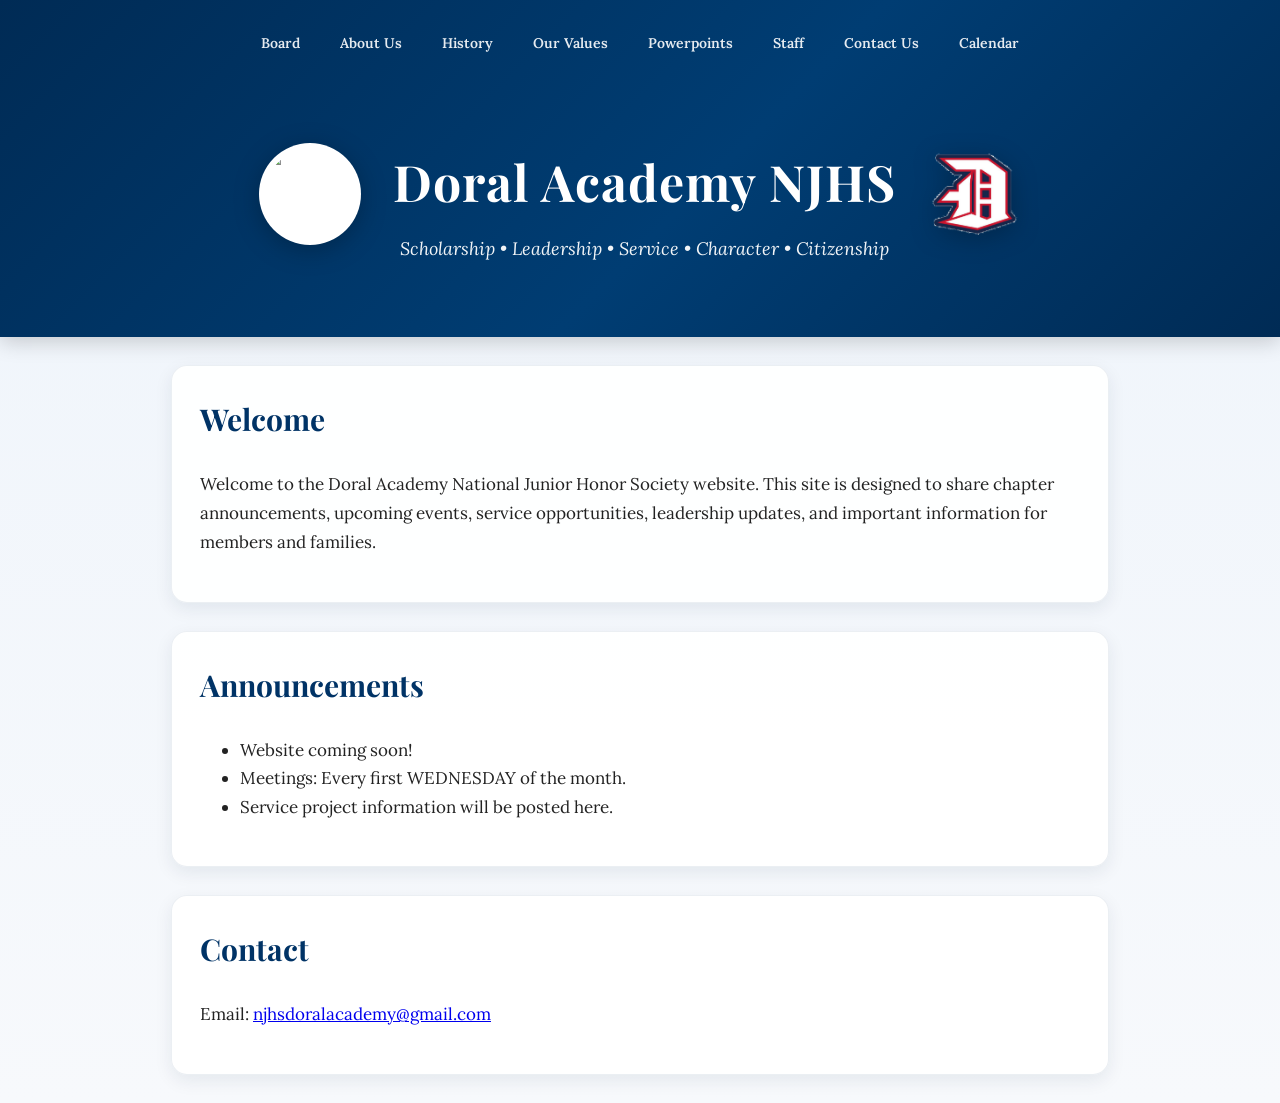
==== index.html @ 23afb50d "Update announcements in index.html" ====
<!DOCTYPE html>
<html>
<head>
  <title>Doral Academy NJHS</title>
  <link rel="stylesheet" href="style.css">
</head>

<body>

  <header>
    <nav class="top-nav">
      <a href="board.html"> Board</a>
      <a href="about.html">About Us</a>
      <a href="history.html">History</a>
      <a href="values.html">Our Values</a>
      <a href="powerpoints.html">Powerpoints</a>
      <a href="staff.html">Staff</a>
      <a href="contact.html">Contact Us</a>
      <a href="calendar.html">Calendar</a>
    </nav>

    <div class="hero-title-row">
      <img src="njhs-logo-clean.png" alt="NJHS Logo" class="home-logo njhs-logo">

      <div class="title-text">
        <h1>Doral Academy NJHS</h1>
        <p>Scholarship • Leadership • Service • Character • Citizenship</p>
      </div>

      <img src="doral-logo-clean.png" alt="Doral Academy Logo" class="home-logo doral-logo">
    </div>
  </header>

  <section>
    <h2>Welcome</h2>
    <p>
      Welcome to the Doral Academy National Junior Honor Society website.
      This site is designed to share chapter announcements, upcoming events,
      service opportunities, leadership updates, and important information for
      members and families.
    </p>
  </section>

  <section>
    <h2>Announcements</h2>
    <ul>
      <li>Website coming soon!</li>
      <li>Meetings: Every first WEDNESDAY of the month.</li>
      <li>Service project information will be posted here.</li>
    </ul>
  </section>

  <section>
    <h2>Contact</h2>
    <p>Email: <a href="mailto:njhsdoralacademy@gmail.com">njhsdoralacademy@gmail.com</a></p>
  </section>

</body>
</html>
---- style.css ----
@import url('https://fonts.googleapis.com/css2?family=Lora:wght@400;500;600&family=Playfair+Display:wght@600;700&display=swap');

html {
  scroll-behavior: smooth;
}

body {
  font-family: 'Lora', Georgia, serif;
  background: linear-gradient(180deg, #eef4fb 0%, #f7f9fc 100%);
  color: #222;
  margin: 0;
  padding: 0;
  line-height: 1.7;
}

header {
  background: linear-gradient(135deg, #002b55 0%, #003d73 55%, #002b55 100%);
  color: white;
  padding: 105px 25px 55px 25px;
  text-align: center;
  position: relative;
  box-shadow: 0 5px 20px rgba(0, 0, 0, 0.18);
}

.top-nav {
  position: absolute;
  top: 22px;
  left: 50%;
  transform: translateX(-50%);
  display: flex;
  gap: 10px;
  flex-wrap: wrap;
  justify-content: center;
  max-width: 950px;
  width: 90%;
}

.top-nav a {
  color: rgba(255, 255, 255, 0.9);
  text-decoration: none;
  font-size: 14px;
  font-weight: 600;
  padding: 9px 14px;
  border-radius: 999px;
  background: transparent;
  border: 1px solid transparent;
  transition: all 0.25s ease;
}

.top-nav a:hover {
  color: white;
  background: rgba(255, 255, 255, 0.16);
  border: 1px solid rgba(255, 255, 255, 0.35);
  backdrop-filter: blur(8px);
  transform: translateY(-2px);
  box-shadow: 0 6px 16px rgba(0, 0, 0, 0.18);
}

.hero-title-row {
  display: flex;
  align-items: center;
  justify-content: center;
  gap: 32px;
  max-width: 980px;
  margin: 0 auto;
}

.title-text {
  text-align: center;
}

header h1 {
  font-family: 'Playfair Display', Georgia, serif;
  font-size: 50px;
  margin-bottom: 10px;
  letter-spacing: 1px;
}

header p {
  font-size: 18px;
  font-style: italic;
  margin-top: 0;
  opacity: 0.95;
}

.home-logo {
  object-fit: contain;
  flex-shrink: 0;
}

.njhs-logo {
  width: 90px;
  height: 90px;
  background-color: white;
  padding: 6px;
  border-radius: 50%;
  filter: drop-shadow(0 5px 12px rgba(0, 0, 0, 0.25));
}

.doral-logo {
  width: auto;
  height: 90px;
  max-width: 130px;
  filter: drop-shadow(0 5px 12px rgba(0, 0, 0, 0.25));
}

section {
  background: rgba(255, 255, 255, 0.92);
  margin: 28px auto;
  padding: 28px;
  max-width: 880px;
  border-radius: 16px;
  border: 1px solid rgba(0, 51, 102, 0.08);
  box-shadow: 0 6px 18px rgba(0, 35, 70, 0.08);
}

h2 {
  font-family: 'Playfair Display', Georgia, serif;
  color: #003366;
  font-size: 30px;
  margin-top: 0;
}

p,
li {
  font-size: 17px;
}

.member-grid {
  display: grid;
  grid-template-columns: repeat(auto-fit, minmax(190px, 220px));
  gap: 28px;
  justify-content: center;
  align-items: stretch;
  margin-top: 25px;
}

.board-light-blue {
  background: #eaf4ff;
  padding: 28px;
  border-radius: 20px;
}

.member-card {
  min-height: 380px;
  height: 100%;
  box-sizing: border-box;
  text-align: center;
  background: #f7fbff;
  padding: 14px;
  border-radius: 18px;
  border: 1px solid rgba(0, 51, 102, 0.12);
  box-shadow: 0 6px 18px rgba(0, 35, 70, 0.1);
  transition: all 0.25s ease;
  display: flex;
  flex-direction: column;
  justify-content: flex-start;
}

.member-card:hover {
  transform: translateY(-4px);
  box-shadow: 0 12px 26px rgba(0, 35, 70, 0.18);
}

.member-card img {
  width: 100%;
  height: 200px;
  object-fit: cover;
  object-position: center;
  border-radius: 14px;
  display: block;
  margin-bottom: 12px;
  flex-shrink: 0;
}

.member-card h3 {
  font-family: 'Playfair Display', Georgia, serif;
  color: #003366;
  font-size: 21px;
  min-height: 52px;
  margin: 10px 0 6px 0;
  line-height: 1.15;
  display: flex;
  align-items: center;
  justify-content: center;
  text-align: center;
}

.member-card p {
  margin: 3px 0;
  font-size: 15px;
  color: #345;
  font-style: italic;
}

.contact-row {
  display: flex;
  justify-content: center;
  align-items: center;
  gap: 8px;
  margin-top: 10px;
}

.phone-button {
  display: inline-block;
  padding: 7px 12px;
  border-radius: 6px;
  background-color: #003366;
  color: white;
  font-family: Georgia, serif;
  font-size: 13px;
  font-weight: 700;
  font-style: normal;
  text-decoration: none;
}

.whatsapp-button {
  width: 32px;
  height: 32px;
  border-radius: 50%;
  background-color: #25D366;
  color: white;
  display: flex;
  align-items: center;
  justify-content: center;
  text-decoration: none;
}

.whatsapp-icon {
  width: 19px;
  height: 22px;
  fill: currentColor;
}

.phone-button:hover {
  background-color: #001f3f;
}

.whatsapp-button:hover {
  background-color: #1ebe5d;
}

.auth-box {
  background: white;
  margin: 30px auto;
  padding: 32px;
  max-width: 460px;
  border-radius: 16px;
  text-align: center;
  box-shadow: 0 7px 20px rgba(0, 35, 70, 0.12);
}

.auth-box input {
  width: 90%;
  padding: 12px;
  margin: 10px 0;
  border: 1px solid #c8d3df;
  border-radius: 9px;
  font-size: 15px;
  font-family: 'Lora', Georgia, serif;
}

.auth-box button {
  background: linear-gradient(135deg, #003366 0%, #00509e 100%);
  color: white;
  border: none;
  padding: 12px 22px;
  margin: 10px 5px 0 5px;
  border-radius: 999px;
  font-size: 15px;
  font-weight: bold;
  cursor: pointer;
  transition: all 0.25s ease;
}

.auth-box button:hover {
  transform: translateY(-2px);
  box-shadow: 0 6px 15px rgba(0, 51, 102, 0.25);
}

.auth-message {
  margin-top: 15px;
  font-weight: bold;
  color: #003366;
}

@media (max-width: 950px) {
  header {
    padding-top: 155px;
  }

  .top-nav {
    top: 62px;
    left: 50%;
    transform: translateX(-50%);
    justify-content: center;
    width: 90%;
  }
}

@media (max-width: 700px) {
  .hero-title-row {
    gap: 14px;
  }

  .njhs-logo {
    width: 62px;
    height: 62px;
  }

  .doral-logo {
    height: 62px;
    max-width: 95px;
  }

  header h1 {
    font-size: 34px;
  }

  header p {
    font-size: 15px;
  }

  .top-nav a {
    font-size: 12px;
    padding: 7px 10px;
  }

  .member-grid {
    grid-template-columns: repeat(auto-fit, minmax(180px, 210px));
  }

  .member-card {
    min-height: 370px;
  }

  .member-card img {
    height: 190px;
  }
}
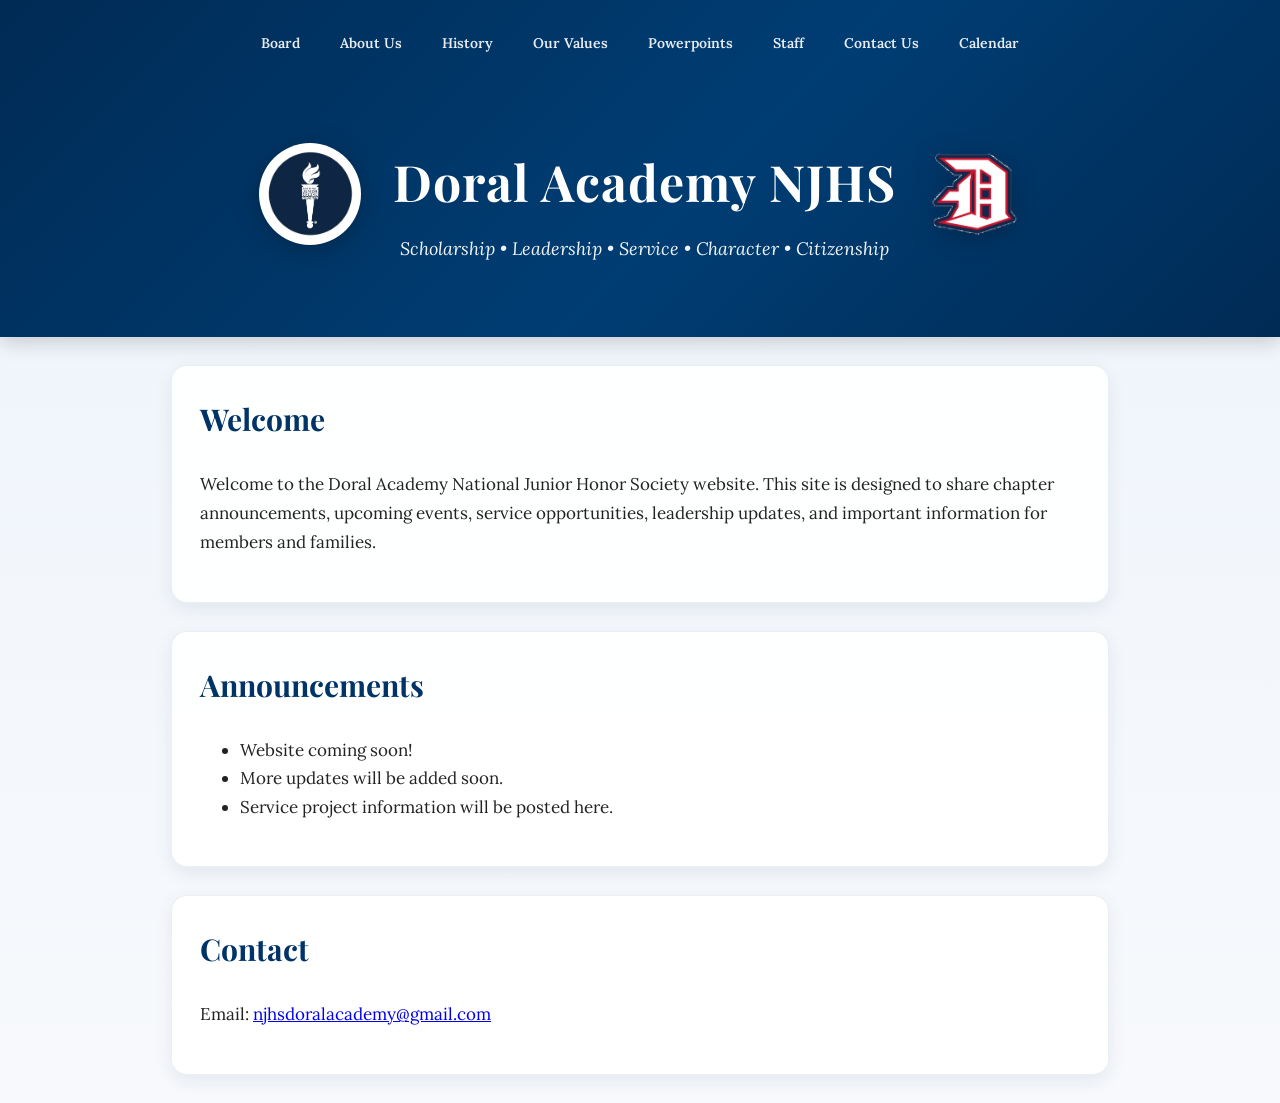
==== commit 7fbaef63: "Fix HTML formatting and update announcements" ====
--- a/index.html
+++ b/index.html
@@ -3,13 +3,14 @@
 <head>
   <title>Doral Academy NJHS</title>
   <link rel="stylesheet" href="style.css">
+  <link rel="icon" type="image/png" href="njhs-logo-clean.png">
 </head>
 
 <body>
 
   <header>
     <nav class="top-nav">
-      <a href="board.html"> Board</a>
+      <a href="board.html">Board</a>
       <a href="about.html">About Us</a>
       <a href="history.html">History</a>
       <a href="values.html">Our Values</a>
@@ -45,7 +46,7 @@
     <h2>Announcements</h2>
     <ul>
       <li>Website coming soon!</li>
-      <li>Meetings: Every first WEDNESDAY of the month.</li>
+      <li>More updates will be added soon.</li>
       <li>Service project information will be posted here.</li>
     </ul>
   </section>
--- a/style.css
+++ b/style.css
@@ -126,23 +126,24 @@
   font-size: 17px;
 }
 
+.board-section {
+  max-width: 1150px;
+}
+
 .member-grid {
   display: grid;
-  grid-template-columns: repeat(auto-fit, minmax(190px, 220px));
+  grid-template-columns: repeat(auto-fit, minmax(210px, 1fr));
   gap: 28px;
   justify-content: center;
   align-items: stretch;
   margin-top: 25px;
-}
-
-.board-light-blue {
   background: #eaf4ff;
   padding: 28px;
   border-radius: 20px;
 }
 
 .member-card {
-  min-height: 380px;
+  min-height: 430px;
   height: 100%;
   box-sizing: border-box;
   text-align: center;
@@ -154,7 +155,9 @@
   transition: all 0.25s ease;
   display: flex;
   flex-direction: column;
+  align-items: center;
   justify-content: flex-start;
+  overflow: visible;
 }
 
 .member-card:hover {
@@ -164,7 +167,7 @@
 
 .member-card img {
   width: 100%;
-  height: 200px;
+  height: 210px;
   object-fit: cover;
   object-position: center;
   border-radius: 14px;
@@ -177,13 +180,14 @@
   font-family: 'Playfair Display', Georgia, serif;
   color: #003366;
   font-size: 21px;
-  min-height: 52px;
-  margin: 10px 0 6px 0;
+  min-height: 50px;
+  margin: 8px 0 6px 0;
   line-height: 1.15;
   display: flex;
   align-items: center;
   justify-content: center;
   text-align: center;
+  flex-shrink: 0;
 }
 
 .member-card p {
@@ -191,27 +195,19 @@
   font-size: 15px;
   color: #345;
   font-style: italic;
+  flex-shrink: 0;
 }
 
 .contact-row {
+  margin-top: auto;
+  padding-top: 14px;
   display: flex;
   justify-content: center;
   align-items: center;
   gap: 8px;
-  margin-top: 10px;
-}
-
-.phone-button {
-  display: inline-block;
-  padding: 7px 12px;
-  border-radius: 6px;
-  background-color: #003366;
-  color: white;
-  font-family: Georgia, serif;
-  font-size: 13px;
-  font-weight: 700;
-  font-style: normal;
-  text-decoration: none;
+  width: 100%;
+  position: relative;
+  overflow: visible;
 }
 
 .whatsapp-button {
@@ -224,6 +220,7 @@
   align-items: center;
   justify-content: center;
   text-decoration: none;
+  flex-shrink: 0;
 }
 
 .whatsapp-icon {
@@ -232,56 +229,214 @@
   fill: currentColor;
 }
 
-.phone-button:hover {
-  background-color: #001f3f;
-}
-
 .whatsapp-button:hover {
   background-color: #1ebe5d;
 }
 
-.auth-box {
+.phone-button {
+  position: relative !important;
+  display: inline-flex !important;
+  align-items: center !important;
+  justify-content: center !important;
+  min-width: 118px !important;
+  height: 32px !important;
+  padding: 0 12px !important;
+  border-radius: 6px !important;
+  background-color: #003366 !important;
+  color: white !important;
+  font-family: Georgia, serif !important;
+  font-size: 13px !important;
+  font-weight: 700 !important;
+  font-style: normal !important;
+  text-decoration: none !important;
+  text-align: center !important;
+  box-sizing: border-box !important;
+  overflow: visible !important;
+}
+
+.phone-button::before {
+  content: attr(data-phone);
+  position: absolute;
+  bottom: 42px;
+  left: 50%;
+  transform: translateX(-50%) translateY(6px);
+  background-color: #003366;
+  color: white;
+  padding: 6px 10px;
+  border-radius: 6px;
+  font-size: 12px;
+  white-space: nowrap;
+  opacity: 0;
+  pointer-events: none;
+  transition: all 0.2s ease;
+  box-shadow: 0 5px 14px rgba(0, 0, 0, 0.2);
+  z-index: 10;
+}
+
+.phone-button::after {
+  content: "";
+  position: absolute;
+  bottom: 35px;
+  left: 50%;
+  transform: translateX(-50%) translateY(6px);
+  border-width: 7px 7px 0 7px;
+  border-style: solid;
+  border-color: #003366 transparent transparent transparent;
+  opacity: 0;
+  pointer-events: none;
+  transition: all 0.2s ease;
+  z-index: 10;
+}
+
+.phone-button:hover {
+  background-color: #001f3f !important;
+}
+
+.phone-button:hover::before,
+.phone-button:hover::after {
+  opacity: 1;
+  transform: translateX(-50%) translateY(0);
+}
+
+.values-section {
+  max-width: 1000px;
+}
+
+.values-image {
+  display: block;
+  width: 100%;
+  max-width: 360px;
+  height: auto;
+  margin: 20px auto 30px auto;
+  border-radius: 14px;
+  object-fit: contain;
+}
+
+.values-grid {
+  display: grid;
+  grid-template-columns: repeat(auto-fit, minmax(210px, 1fr));
+  gap: 20px;
+  margin-top: 25px;
+}
+
+.value-card {
+  background: #f7fbff;
+  padding: 20px;
+  border-radius: 16px;
+  border: 1px solid rgba(0, 51, 102, 0.12);
+  box-shadow: 0 6px 18px rgba(0, 35, 70, 0.08);
+}
+
+.value-card h3 {
+  font-family: 'Playfair Display', Georgia, serif;
+  color: #003366;
+  font-size: 24px;
+  margin-top: 0;
+  margin-bottom: 8px;
+}
+
+.value-card p {
+  font-size: 16px;
+  margin-bottom: 0;
+}
+
+.staff-section {
+  max-width: 1100px;
   background: white;
-  margin: 30px auto;
-  padding: 32px;
-  max-width: 460px;
-  border-radius: 16px;
   text-align: center;
-  box-shadow: 0 7px 20px rgba(0, 35, 70, 0.12);
-}
-
-.auth-box input {
-  width: 90%;
-  padding: 12px;
-  margin: 10px 0;
-  border: 1px solid #c8d3df;
-  border-radius: 9px;
+  padding: 38px 28px 55px 28px;
+}
+
+.staff-title-row {
+  display: flex;
+  align-items: center;
+  justify-content: center;
+  gap: 28px;
+  margin-bottom: 55px;
+}
+
+.staff-title-row h2 {
+  font-family: Arial, sans-serif;
+  font-size: 30px;
+  letter-spacing: 4px;
+  color: #455c69;
+  margin: 0;
+  white-space: nowrap;
+}
+
+.staff-line {
+  height: 2px;
+  background-color: #455c69;
+  flex: 1;
+  max-width: 170px;
+}
+
+.staff-profile {
+  display: flex;
+  flex-direction: column;
+  align-items: center;
+}
+
+.staff-photo {
+  width: 260px;
+  height: 260px;
+  object-fit: cover;
+  object-position: center;
+  border-radius: 50%;
+  margin-bottom: 35px;
+}
+
+.staff-profile h3 {
+  font-family: Arial, sans-serif;
+  font-size: 28px;
+  font-weight: 400;
+  color: #222;
+  margin: 0 0 12px 0;
+}
+
+.staff-profile p {
+  font-family: Arial, sans-serif;
+  font-size: 22px;
+  line-height: 1.45;
+  color: #455c69;
+  margin: 0;
+}
+
+.powerpoint-card {
+  background: #f7fbff;
+  padding: 24px;
+  border-radius: 18px;
+  border: 1px solid rgba(0, 51, 102, 0.12);
+  box-shadow: 0 6px 18px rgba(0, 35, 70, 0.1);
+  text-align: center;
+  margin-top: 20px;
+}
+
+.powerpoint-card h3 {
+  font-family: 'Playfair Display', Georgia, serif;
+  color: #003366;
+  font-size: 26px;
+  margin-top: 0;
+}
+
+.powerpoint-card p {
+  font-size: 16px;
+  margin-bottom: 20px;
+}
+
+.powerpoint-button {
+  display: inline-block;
+  background-color: #003366;
+  color: white;
+  padding: 10px 18px;
+  border-radius: 999px;
+  text-decoration: none;
+  font-weight: bold;
   font-size: 15px;
-  font-family: 'Lora', Georgia, serif;
-}
-
-.auth-box button {
-  background: linear-gradient(135deg, #003366 0%, #00509e 100%);
-  color: white;
-  border: none;
-  padding: 12px 22px;
-  margin: 10px 5px 0 5px;
-  border-radius: 999px;
-  font-size: 15px;
-  font-weight: bold;
-  cursor: pointer;
-  transition: all 0.25s ease;
-}
-
-.auth-box button:hover {
-  transform: translateY(-2px);
-  box-shadow: 0 6px 15px rgba(0, 51, 102, 0.25);
-}
-
-.auth-message {
-  margin-top: 15px;
-  font-weight: bold;
-  color: #003366;
+}
+
+.powerpoint-button:hover {
+  background-color: #001f3f;
 }
 
 @media (max-width: 950px) {
@@ -331,10 +486,37 @@
   }
 
   .member-card {
-    min-height: 370px;
+    min-height: 410px;
   }
 
   .member-card img {
     height: 190px;
   }
-}
+
+  .staff-title-row {
+    gap: 12px;
+  }
+
+  .staff-title-row h2 {
+    font-size: 18px;
+    letter-spacing: 2px;
+    white-space: normal;
+  }
+
+  .staff-line {
+    max-width: 70px;
+  }
+
+  .staff-photo {
+    width: 210px;
+    height: 210px;
+  }
+
+  .staff-profile h3 {
+    font-size: 24px;
+  }
+
+  .staff-profile p {
+    font-size: 18px;
+  }
+}
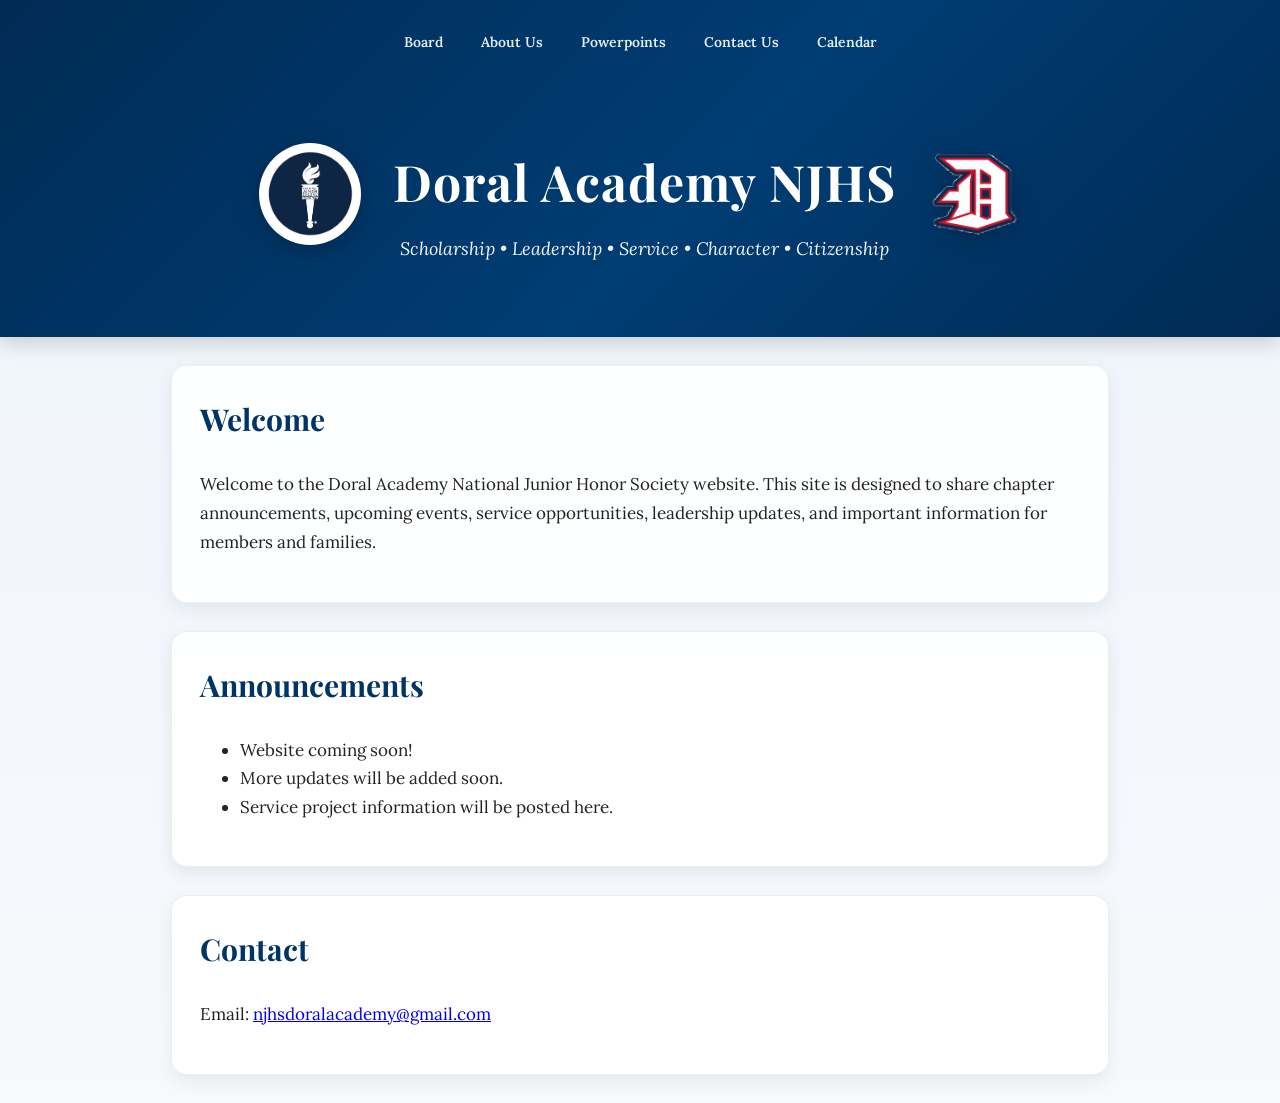
==== commit 78271c88: "Improve HTML formatting and structure Formatted HTML for better readability and structure." ====
--- a/index.html
+++ b/index.html
@@ -1,6 +1,9 @@
+
 <!DOCTYPE html>
-<html>
+<html lang="en">
 <head>
+  <meta charset="UTF-8">
+  <meta name="viewport" content="width=device-width, initial-scale=1.0">
   <title>Doral Academy NJHS</title>
   <link rel="stylesheet" href="style.css">
   <link rel="icon" type="image/png" href="njhs-logo-clean.png">
@@ -12,33 +15,37 @@
     <nav class="top-nav">
       <a href="board.html">Board</a>
       <a href="about.html">About Us</a>
-      <a href="history.html">History</a>
-      <a href="values.html">Our Values</a>
       <a href="powerpoints.html">Powerpoints</a>
-      <a href="staff.html">Staff</a>
       <a href="contact.html">Contact Us</a>
       <a href="calendar.html">Calendar</a>
     </nav>
 
     <div class="hero-title-row">
-      <img src="njhs-logo-clean.png" alt="NJHS Logo" class="home-logo njhs-logo">
+      <img src="njhs-logo-clean.png"
+           alt="NJHS Logo"
+           class="home-logo njhs-logo">
 
       <div class="title-text">
         <h1>Doral Academy NJHS</h1>
-        <p>Scholarship • Leadership • Service • Character • Citizenship</p>
+        <p>
+          Scholarship • Leadership • Service •
+          Character • Citizenship
+        </p>
       </div>
 
-      <img src="doral-logo-clean.png" alt="Doral Academy Logo" class="home-logo doral-logo">
+      <img src="doral-logo-clean.png"
+           alt="Doral Academy Logo"
+           class="home-logo doral-logo">
     </div>
   </header>
 
   <section>
     <h2>Welcome</h2>
     <p>
-      Welcome to the Doral Academy National Junior Honor Society website.
-      This site is designed to share chapter announcements, upcoming events,
-      service opportunities, leadership updates, and important information for
-      members and families.
+      Welcome to the Doral Academy National Junior Honor Society
+      website. This site is designed to share chapter announcements,
+      upcoming events, service opportunities, leadership updates,
+      and important information for members and families.
     </p>
   </section>
 
@@ -53,7 +60,12 @@
 
   <section>
     <h2>Contact</h2>
-    <p>Email: <a href="mailto:njhsdoralacademy@gmail.com">njhsdoralacademy@gmail.com</a></p>
+    <p>
+      Email:
+      <a href="mailto:njhsdoralacademy@gmail.com">
+        njhsdoralacademy@gmail.com
+      </a>
+    </p>
   </section>
 
 </body>
--- a/style.css
+++ b/style.css
@@ -520,3 +520,38 @@
     font-size: 18px;
   }
 }
+
+.powerpoint-cover {
+  display: block;
+  width: 100%;
+  max-width: 620px;
+  height: auto;
+  margin: 0 auto 22px auto;
+  border-radius: 16px;
+  box-shadow: 0 6px 18px rgba(0, 35, 70, 0.14);
+}
+
+/* Navigation buttons - clean rectangular hover */
+
+.top-nav a {
+  background: transparent !important;
+  border: none !important;
+  border-radius: 5px !important;
+  box-shadow: none !important;
+  backdrop-filter: none !important;
+  transition: background-color 0.25s ease, color 0.25s ease !important;
+}
+
+.top-nav a:hover {
+  background-color: #001a36 !important;
+  color: white !important;
+  border: none !important;
+  border-radius: 5px !important;
+  box-shadow: none !important;
+  transform: none !important;
+}
+
+.top-nav a:focus-visible {
+  outline: 2px solid white;
+  outline-offset: 3px;
+}
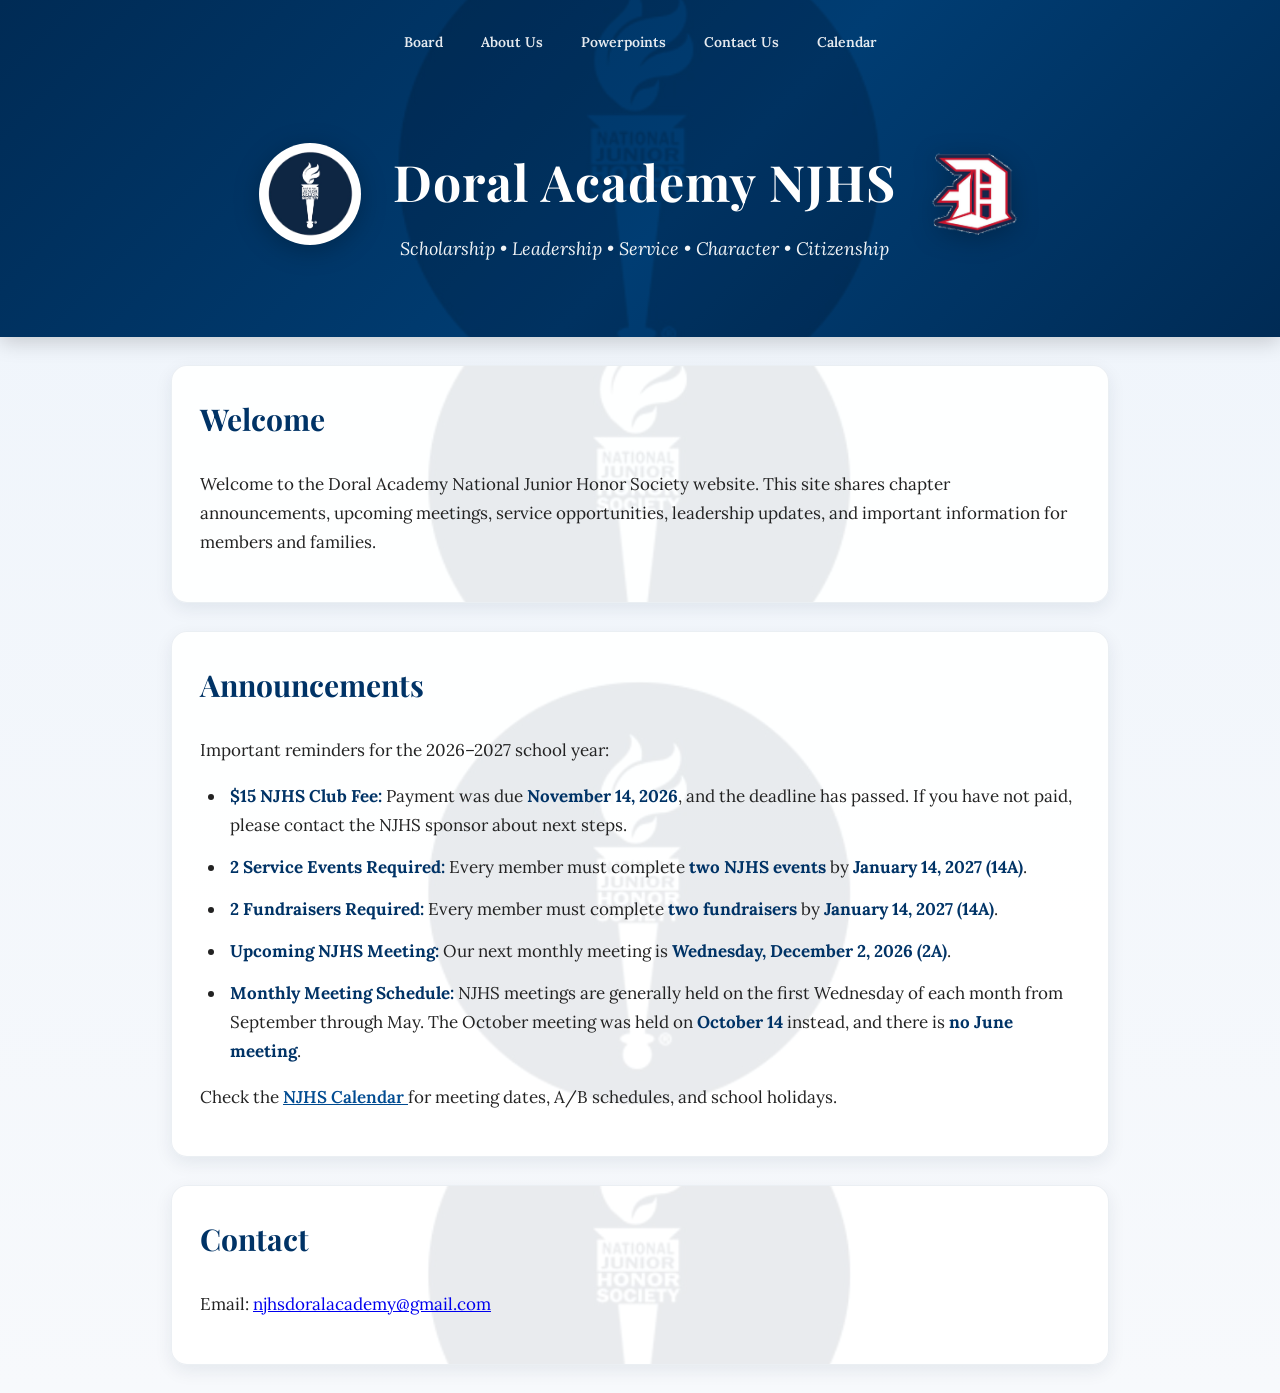
==== commit 3ef88354: "Refactor index.html for structure and content updates Refactor HTML structure and improve accessibil" ====
--- a/index.html
+++ b/index.html
@@ -4,69 +4,381 @@
 <head>
   <meta charset="UTF-8">
   <meta name="viewport" content="width=device-width, initial-scale=1.0">
+
   <title>Doral Academy NJHS</title>
+
   <link rel="stylesheet" href="style.css">
   <link rel="icon" type="image/png" href="njhs-logo-clean.png">
+
+  <style>
+
+    /* HOMEPAGE ONLY */
+
+    .home-page .title-text h1 span {
+      display: inline;
+    }
+
+    /* LARGE NJHS WATERMARK IN HEADER */
+
+    .home-page .home-header {
+      position: relative;
+      isolation: isolate;
+      overflow: hidden;
+    }
+
+    .home-page .home-header::before {
+      content: "";
+      position: absolute;
+      inset: 0;
+
+      background-image: url("njhs-circle-logo.png");
+      background-position: center;
+      background-repeat: no-repeat;
+      background-size: 570px auto;
+
+      opacity: 0.22;
+      mix-blend-mode: multiply;
+      pointer-events: none;
+      z-index: 0;
+    }
+
+    .home-page .home-header > * {
+      position: relative;
+      z-index: 1;
+    }
+
+    .home-page .home-header .top-nav {
+      position: absolute;
+    }
+
+    /* WATERMARK BEHIND HOMEPAGE SECTIONS */
+
+    .home-page .watermark-section {
+      position: relative;
+      isolation: isolate;
+      overflow: hidden;
+    }
+
+    .home-page .watermark-section::before {
+      content: "";
+      position: absolute;
+      inset: 0;
+
+      background-image: url("njhs-circle-logo.png");
+      background-position: center;
+      background-repeat: no-repeat;
+      background-size: 500px auto;
+
+      opacity: 0.09;
+      pointer-events: none;
+      z-index: 0;
+    }
+
+    .home-page .watermark-section > * {
+      position: relative;
+      z-index: 1;
+    }
+
+    /* ANNOUNCEMENT BULLETS */
+
+    .home-page .announcement-list {
+      padding-left: 26px;
+      margin: 18px 0 16px;
+    }
+
+    .home-page .announcement-list li {
+      margin-bottom: 13px;
+      padding-left: 4px;
+      line-height: 1.7;
+    }
+
+    .home-page .announcement-list strong {
+      color: #003366;
+    }
+
+    .home-page .announcement-list a,
+    .home-page .calendar-link {
+      color: #004b91;
+      font-weight: 600;
+    }
+
+    /* MOBILE LAYOUT */
+
+    @media (max-width: 700px) {
+
+      .home-page .home-header {
+        padding: 22px 16px 36px;
+        min-height: 0;
+        box-sizing: border-box;
+      }
+
+      .home-page .home-header::before {
+        background-size: 330px auto;
+      }
+
+      .home-page .watermark-section::before {
+        background-size: 310px auto;
+      }
+
+      /* NAVIGATION: 3 LINKS THEN 2 LINKS */
+
+      .home-page .home-header .top-nav {
+        position: relative;
+        top: auto;
+        right: auto;
+        left: auto;
+        transform: none;
+
+        display: grid;
+        grid-template-columns: repeat(6, minmax(0, 1fr));
+        gap: 7px;
+
+        width: 100%;
+        max-width: 450px;
+        margin: 0 auto;
+      }
+
+      .home-page .home-header .top-nav a {
+        grid-column: span 2;
+        padding: 9px 3px;
+        font-size: clamp(11px, 3vw, 13px);
+        line-height: 1.3;
+        white-space: nowrap;
+        text-align: center;
+      }
+
+      .home-page .home-header .top-nav a:nth-child(4),
+      .home-page .home-header .top-nav a:nth-child(5) {
+        grid-column: span 3;
+      }
+
+      /* LOGOS ABOVE TITLE ON MOBILE */
+
+      .home-page .home-header .hero-title-row {
+        display: grid;
+        grid-template-columns: 1fr 1fr;
+        grid-template-areas:
+          "njhs doral"
+          "title title";
+
+        align-items: center;
+        justify-items: center;
+        column-gap: 10px;
+        row-gap: 14px;
+
+        width: 100%;
+        margin: 28px auto 0;
+      }
+
+      .home-page .home-header .njhs-logo {
+        grid-area: njhs;
+        width: 68px;
+        height: 68px;
+        padding: 5px;
+      }
+
+      .home-page .home-header .doral-logo {
+        grid-area: doral;
+        width: auto;
+        height: 68px;
+        max-width: 100px;
+      }
+
+      .home-page .home-header .title-text {
+        grid-area: title;
+        width: 100%;
+        text-align: center;
+      }
+
+      .home-page .home-header h1 {
+        font-size: clamp(29px, 8vw, 39px);
+        line-height: 1.2;
+        margin: 0 0 10px;
+        letter-spacing: 0;
+      }
+
+      .home-page .title-text h1 span {
+        display: block;
+      }
+
+      .home-page .home-header .title-text p {
+        font-size: 13px;
+        line-height: 1.65;
+        max-width: 320px;
+        margin: 0 auto;
+      }
+
+      /* MOBILE CONTENT BOXES */
+
+      .home-page section {
+        box-sizing: border-box;
+        margin: 16px 12px;
+        padding: 22px 18px;
+      }
+
+      .home-page section h2 {
+        font-size: 27px;
+      }
+
+      .home-page .announcement-list {
+        padding-left: 22px;
+      }
+
+      .home-page .announcement-list li {
+        font-size: 15px;
+        margin-bottom: 12px;
+      }
+
+    }
+
+  </style>
 </head>
 
-<body>
-
-  <header>
-    <nav class="top-nav">
+<body class="home-page">
+
+  <!-- HEADER -->
+
+  <header class="home-header">
+
+    <nav class="top-nav" aria-label="Main navigation">
+
       <a href="board.html">Board</a>
       <a href="about.html">About Us</a>
       <a href="powerpoints.html">Powerpoints</a>
       <a href="contact.html">Contact Us</a>
       <a href="calendar.html">Calendar</a>
+
     </nav>
 
     <div class="hero-title-row">
-      <img src="njhs-logo-clean.png"
-           alt="NJHS Logo"
-           class="home-logo njhs-logo">
+
+      <img
+        src="njhs-logo-clean.png"
+        alt="NJHS Logo"
+        class="home-logo njhs-logo"
+      >
 
       <div class="title-text">
-        <h1>Doral Academy NJHS</h1>
+
+        <h1>
+          Doral Academy <span>NJHS</span>
+        </h1>
+
         <p>
-          Scholarship • Leadership • Service •
-          Character • Citizenship
+          Scholarship • Leadership • Service • Character • Citizenship
         </p>
+
       </div>
 
-      <img src="doral-logo-clean.png"
-           alt="Doral Academy Logo"
-           class="home-logo doral-logo">
+      <img
+        src="doral-logo-clean.png"
+        alt="Doral Academy Logo"
+        class="home-logo doral-logo"
+      >
+
     </div>
+
   </header>
 
-  <section>
-    <h2>Welcome</h2>
-    <p>
-      Welcome to the Doral Academy National Junior Honor Society
-      website. This site is designed to share chapter announcements,
-      upcoming events, service opportunities, leadership updates,
-      and important information for members and families.
-    </p>
-  </section>
-
-  <section>
-    <h2>Announcements</h2>
-    <ul>
-      <li>Website coming soon!</li>
-      <li>More updates will be added soon.</li>
-      <li>Service project information will be posted here.</li>
-    </ul>
-  </section>
-
-  <section>
-    <h2>Contact</h2>
-    <p>
-      Email:
-      <a href="mailto:njhsdoralacademy@gmail.com">
-        njhsdoralacademy@gmail.com
-      </a>
-    </p>
-  </section>
+  <!-- MAIN CONTENT -->
+
+  <main>
+
+    <!-- WELCOME -->
+
+    <section class="watermark-section">
+
+      <h2>Welcome</h2>
+
+      <p>
+        Welcome to the Doral Academy National Junior Honor Society
+        website. This site shares chapter announcements, upcoming
+        meetings, service opportunities, leadership updates, and
+        important information for members and families.
+      </p>
+
+    </section>
+
+    <!-- ANNOUNCEMENTS -->
+
+    <section class="watermark-section">
+
+      <h2>Announcements</h2>
+
+      <p>
+        Important reminders for the 2026–2027 school year:
+      </p>
+
+      <ul class="announcement-list">
+
+        <li>
+          <strong>$15 NJHS Club Fee:</strong>
+          Payment was due
+          <strong>November 14, 2026</strong>,
+          and the deadline has passed. If you have not paid,
+          please contact the NJHS sponsor about next steps.
+        </li>
+
+        <li>
+          <strong>2 Service Events Required:</strong>
+          Every member must complete
+          <strong>two NJHS events</strong>
+          by
+          <strong>January 14, 2027 (14A)</strong>.
+        </li>
+
+        <li>
+          <strong>2 Fundraisers Required:</strong>
+          Every member must complete
+          <strong>two fundraisers</strong>
+          by
+          <strong>January 14, 2027 (14A)</strong>.
+        </li>
+
+        <li>
+          <strong>Upcoming NJHS Meeting:</strong>
+          Our next monthly meeting is
+          <strong>Wednesday, December 2, 2026 (2A)</strong>.
+        </li>
+
+        <li>
+          <strong>Monthly Meeting Schedule:</strong>
+          NJHS meetings are generally held on the first
+          Wednesday of each month from September through May.
+          The October meeting was held on
+          <strong>October 14</strong>
+          instead, and there is
+          <strong>no June meeting</strong>.
+        </li>
+
+      </ul>
+
+      <p>
+        Check the
+        <a class="calendar-link" href="calendar.html">
+          NJHS Calendar
+        </a>
+        for meeting dates, A/B schedules, and school holidays.
+      </p>
+
+    </section>
+
+    <!-- CONTACT -->
+
+    <section class="watermark-section">
+
+      <h2>Contact</h2>
+
+      <p>
+        Email:
+        <a href="mailto:njhsdoralacademy@gmail.com">
+          njhsdoralacademy@gmail.com
+        </a>
+      </p>
+
+    </section>
+
+  </main>
 
 </body>
 </html>
--- a/style.css
+++ b/style.css
@@ -555,3 +555,122 @@
   outline: 2px solid white;
   outline-offset: 3px;
 }
+
+
+/* ===================================
+   HOMEPAGE - LARGE NJHS WATERMARK
+   =================================== */
+
+.home-page .home-header {
+  position: relative;
+  isolation: isolate;
+  overflow: hidden;
+}
+
+.home-page .home-header::before {
+  content: "";
+  position: absolute;
+  inset: 0;
+
+  background-image: url("njhs-circle-logo.png");
+  background-position: center;
+  background-repeat: no-repeat;
+  background-size: 620px auto;
+
+  opacity: 0.22;
+  mix-blend-mode: multiply;
+  pointer-events: none;
+  z-index: 0;
+}
+
+/* Keep the navigation, text, and logos above the watermark */
+
+.home-page .home-header .hero-title-row {
+  position: relative;
+  z-index: 1;
+}
+
+.home-page .home-header .top-nav a {
+  position: relative;
+  z-index: 2;
+}
+
+/* Smaller watermark on phones */
+
+@media (max-width: 700px) {
+  .home-page .home-header::before {
+    background-size: 340px auto;
+  }
+}
+
+
+/* ===================================
+   CALENDAR - DECEMBER 2 ONLY
+   =================================== */
+
+/* Remove the watermark from the entire calendar */
+
+.njhs-calendar-page .calendar-content::before {
+  display: none !important;
+}
+
+/* Watermark inside the December 2 square */
+
+.njhs-calendar-page .calendar-day.watermark-day {
+  position: relative;
+  isolation: isolate;
+  overflow: hidden;
+}
+
+/* NJHS logo inside that square */
+
+.njhs-calendar-page .calendar-day.watermark-day::before {
+  content: "";
+  position: absolute;
+  inset: 0;
+
+  background-image: url("njhs-circle-logo.png");
+  background-position: center;
+  background-repeat: no-repeat;
+  background-size: 90% auto;
+
+  opacity: 0.22;
+  pointer-events: none;
+  z-index: 0;
+}
+
+/* Keep 2A and NJHS text readable */
+
+.njhs-calendar-page .calendar-day.watermark-day > span {
+  position: relative;
+  z-index: 1;
+}
+.watermark-section {
+  position: relative;
+  overflow: hidden;
+}
+
+.watermark-section::before {
+  content: "";
+  position: absolute;
+  inset: 0;
+  background-image: url("njhs-circle-logo.png");
+  background-repeat: no-repeat;
+  background-position: center;
+  background-size: 420px;
+  opacity: 0.06;
+  pointer-events: none;
+}
+
+.watermark-section > * {
+  position: relative;
+  z-index: 1;
+}
+
+section ul {
+  padding-left: 28px;
+}
+
+section ul li {
+  margin-bottom: 10px;
+}
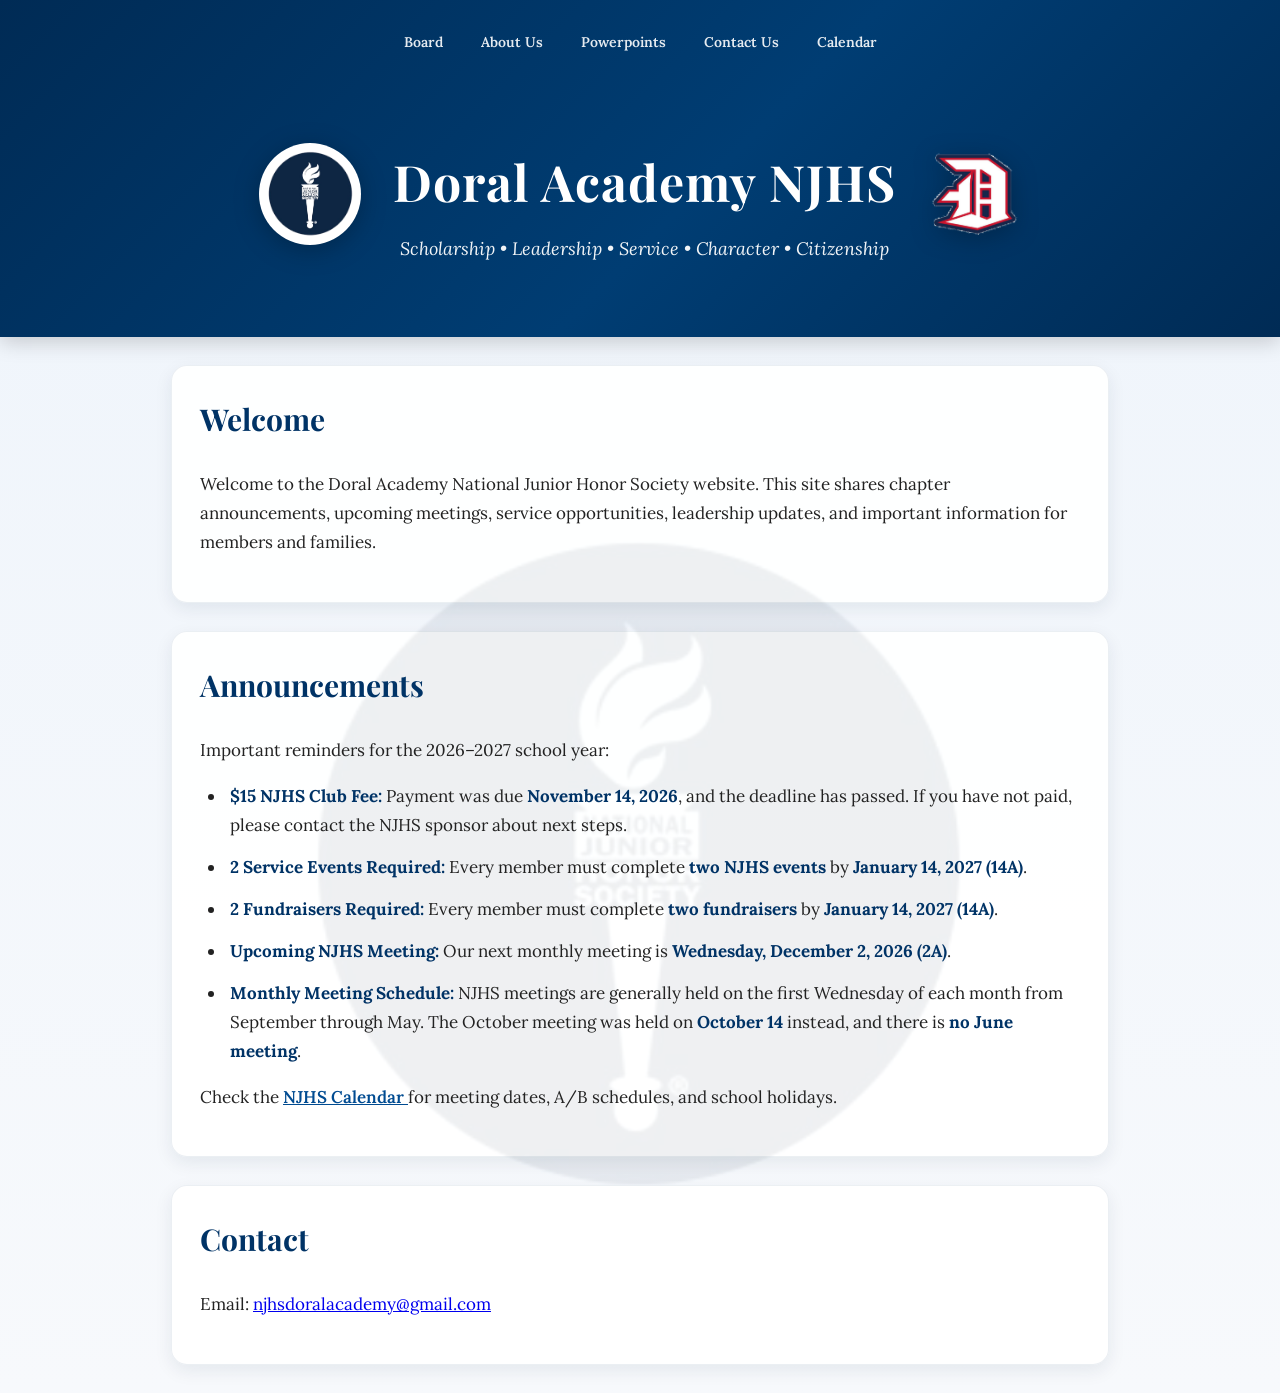
==== commit c43bb628: "Refactor homepage styles and comments Updated comments for clarity and removed old watermark styles." ====
--- a/index.html
+++ b/index.html
@@ -12,71 +12,53 @@
 
   <style>
 
-    /* HOMEPAGE ONLY */
+    /* HOMEPAGE DESIGN */
 
     .home-page .title-text h1 span {
       display: inline;
     }
 
-    /* LARGE NJHS WATERMARK IN HEADER */
-
-    .home-page .home-header {
+    /* REMOVE ALL OLD REPEATED WATERMARKS */
+
+    .home-page .home-header::before,
+    .home-page .watermark-section::before {
+      content: none !important;
+      display: none !important;
+    }
+
+    /* ONE LARGE WATERMARK BEHIND MAIN CONTENT */
+
+    .home-page main {
       position: relative;
       isolation: isolate;
-      overflow: hidden;
-    }
-
-    .home-page .home-header::before {
+    }
+
+    .home-page main::before {
       content: "";
       position: absolute;
       inset: 0;
 
       background-image: url("njhs-circle-logo.png");
-      background-position: center;
+      background-position: center center;
       background-repeat: no-repeat;
-      background-size: 570px auto;
-
-      opacity: 0.22;
-      mix-blend-mode: multiply;
+      background-size: 760px auto;
+
+      opacity: 0.065;
       pointer-events: none;
-      z-index: 0;
-    }
-
-    .home-page .home-header > * {
+      z-index: 1;
+    }
+
+    /* KEEP TEXT READABLE ABOVE WATERMARK */
+
+    .home-page main > section > * {
       position: relative;
-      z-index: 1;
-    }
+      z-index: 2;
+    }
+
+    /* PRESERVE DESKTOP NAVIGATION */
 
     .home-page .home-header .top-nav {
       position: absolute;
-    }
-
-    /* WATERMARK BEHIND HOMEPAGE SECTIONS */
-
-    .home-page .watermark-section {
-      position: relative;
-      isolation: isolate;
-      overflow: hidden;
-    }
-
-    .home-page .watermark-section::before {
-      content: "";
-      position: absolute;
-      inset: 0;
-
-      background-image: url("njhs-circle-logo.png");
-      background-position: center;
-      background-repeat: no-repeat;
-      background-size: 500px auto;
-
-      opacity: 0.09;
-      pointer-events: none;
-      z-index: 0;
-    }
-
-    .home-page .watermark-section > * {
-      position: relative;
-      z-index: 1;
     }
 
     /* ANNOUNCEMENT BULLETS */
@@ -96,13 +78,12 @@
       color: #003366;
     }
 
-    .home-page .announcement-list a,
     .home-page .calendar-link {
       color: #004b91;
       font-weight: 600;
     }
 
-    /* MOBILE LAYOUT */
+    /* MOBILE DESIGN */
 
     @media (max-width: 700px) {
 
@@ -112,15 +93,13 @@
         box-sizing: border-box;
       }
 
-      .home-page .home-header::before {
-        background-size: 330px auto;
-      }
-
-      .home-page .watermark-section::before {
-        background-size: 310px auto;
-      }
-
-      /* NAVIGATION: 3 LINKS THEN 2 LINKS */
+      /* SAME SINGLE WATERMARK, SMALLER ON PHONES */
+
+      .home-page main::before {
+        background-size: 360px auto;
+      }
+
+      /* NAVIGATION */
 
       .home-page .home-header .top-nav {
         position: relative;
@@ -208,7 +187,7 @@
         margin: 0 auto;
       }
 
-      /* MOBILE CONTENT BOXES */
+      /* CONTENT SECTIONS */
 
       .home-page section {
         box-sizing: border-box;
@@ -236,7 +215,7 @@
 
 <body class="home-page">
 
-  <!-- HEADER -->
+  <!-- HEADER - NO WATERMARK -->
 
   <header class="home-header">
 
@@ -260,9 +239,7 @@
 
       <div class="title-text">
 
-        <h1>
-          Doral Academy <span>NJHS</span>
-        </h1>
+        <h1>Doral Academy <span>NJHS</span></h1>
 
         <p>
           Scholarship • Leadership • Service • Character • Citizenship
@@ -280,28 +257,28 @@
 
   </header>
 
-  <!-- MAIN CONTENT -->
+  <!-- MAIN CONTENT - ONE BACKGROUND WATERMARK -->
 
   <main>
 
     <!-- WELCOME -->
 
-    <section class="watermark-section">
+    <section>
 
       <h2>Welcome</h2>
 
       <p>
-        Welcome to the Doral Academy National Junior Honor Society
-        website. This site shares chapter announcements, upcoming
-        meetings, service opportunities, leadership updates, and
-        important information for members and families.
+        Welcome to the Doral Academy National Junior Honor
+        Society website. This site shares chapter announcements,
+        upcoming meetings, service opportunities, leadership
+        updates, and important information for members and families.
       </p>
 
     </section>
 
     <!-- ANNOUNCEMENTS -->
 
-    <section class="watermark-section">
+    <section>
 
       <h2>Announcements</h2>
 
@@ -313,8 +290,7 @@
 
         <li>
           <strong>$15 NJHS Club Fee:</strong>
-          Payment was due
-          <strong>November 14, 2026</strong>,
+          Payment was due <strong>November 14, 2026</strong>,
           and the deadline has passed. If you have not paid,
           please contact the NJHS sponsor about next steps.
         </li>
@@ -323,16 +299,14 @@
           <strong>2 Service Events Required:</strong>
           Every member must complete
           <strong>two NJHS events</strong>
-          by
-          <strong>January 14, 2027 (14A)</strong>.
+          by <strong>January 14, 2027 (14A)</strong>.
         </li>
 
         <li>
           <strong>2 Fundraisers Required:</strong>
           Every member must complete
           <strong>two fundraisers</strong>
-          by
-          <strong>January 14, 2027 (14A)</strong>.
+          by <strong>January 14, 2027 (14A)</strong>.
         </li>
 
         <li>
@@ -346,9 +320,8 @@
           NJHS meetings are generally held on the first
           Wednesday of each month from September through May.
           The October meeting was held on
-          <strong>October 14</strong>
-          instead, and there is
-          <strong>no June meeting</strong>.
+          <strong>October 14</strong> instead,
+          and there is <strong>no June meeting</strong>.
         </li>
 
       </ul>
@@ -365,7 +338,7 @@
 
     <!-- CONTACT -->
 
-    <section class="watermark-section">
+    <section>
 
       <h2>Contact</h2>
 
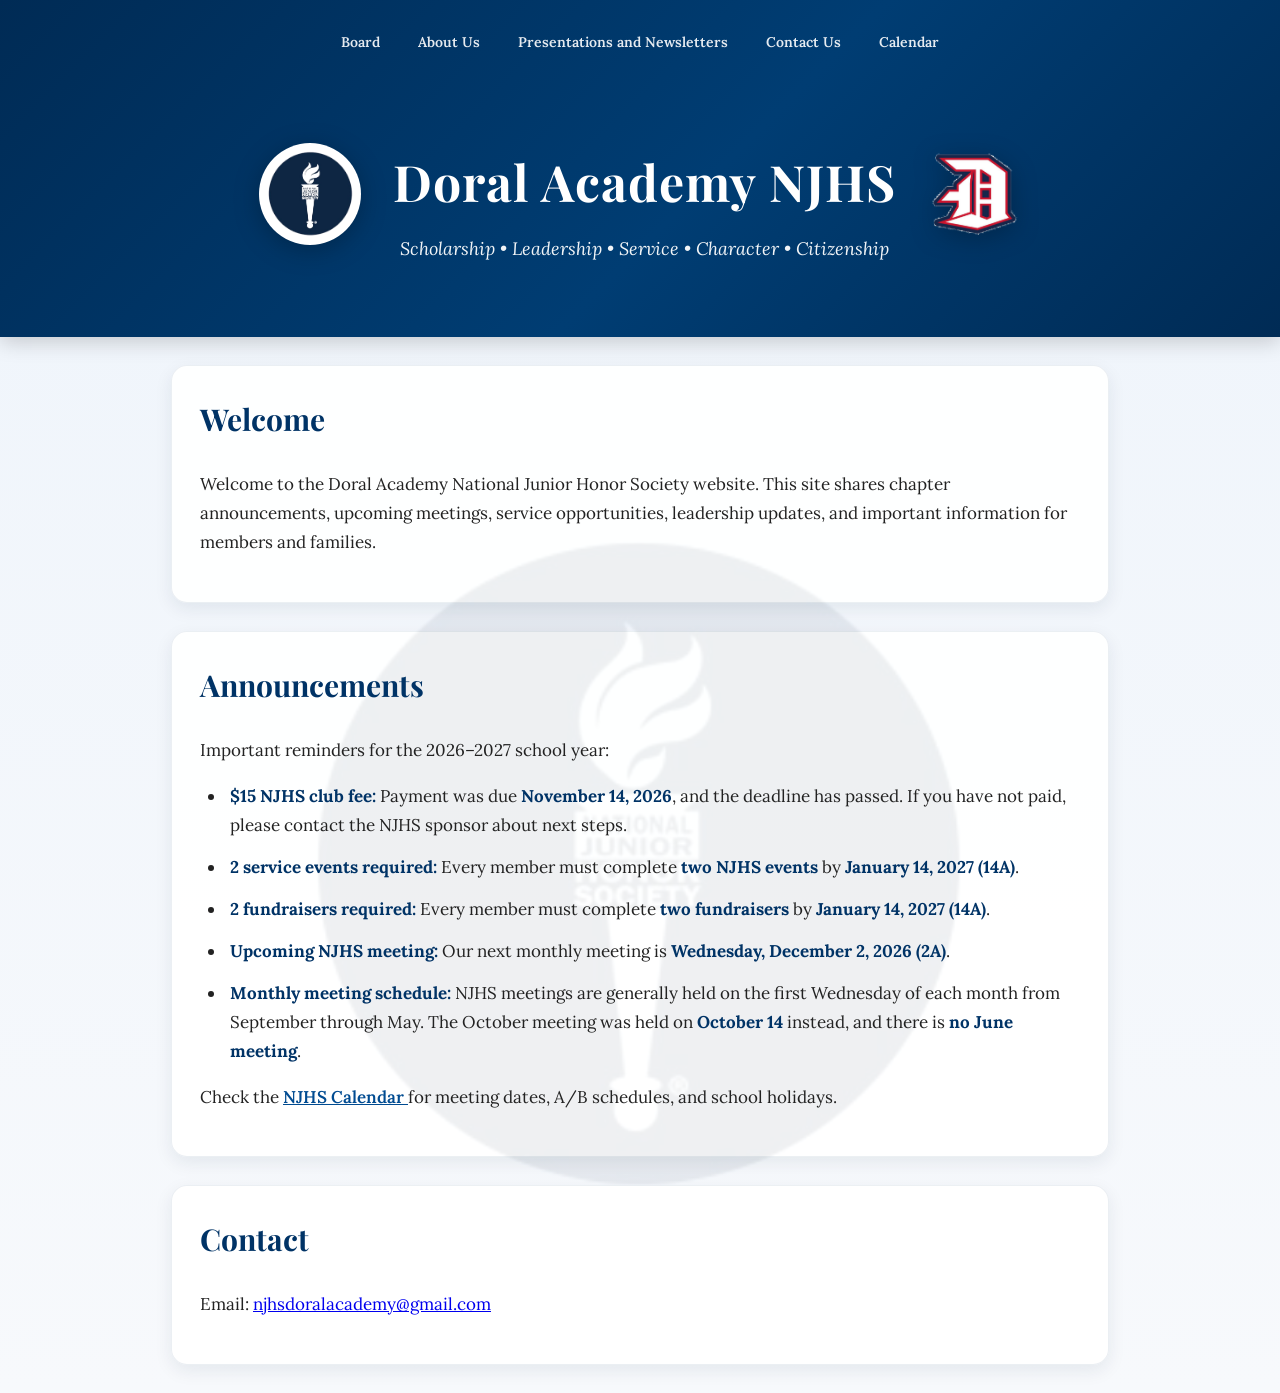
==== commit d6a59fcd: "Refactor HTML for improved navigation and layout Updated comments and structure for clarity and resp" ====
--- a/index.html
+++ b/index.html
@@ -4,21 +4,36 @@
 <head>
   <meta charset="UTF-8">
   <meta name="viewport" content="width=device-width, initial-scale=1.0">
-
   <title>Doral Academy NJHS</title>
-
   <link rel="stylesheet" href="style.css">
   <link rel="icon" type="image/png" href="njhs-logo-clean.png">
 
   <style>
 
-    /* HOMEPAGE DESIGN */
+    /* RESPONSIVE PRESENTATIONS NAVIGATION */
+
+    .home-page .top-nav a.nav-presentations {
+      min-width: 0;
+      max-width: min(260px, 25vw);
+      box-sizing: border-box;
+    }
+
+    .home-page .top-nav .nav-presentations .nav-label {
+      display: block;
+      min-width: 0;
+      max-width: 100%;
+      white-space: nowrap;
+      overflow: hidden;
+      text-overflow: ellipsis;
+    }
+
+    /* HOMEPAGE TITLE */
 
     .home-page .title-text h1 span {
       display: inline;
     }
 
-    /* REMOVE ALL OLD REPEATED WATERMARKS */
+    /* REMOVE REPEATED WATERMARKS */
 
     .home-page .home-header::before,
     .home-page .watermark-section::before {
@@ -37,31 +52,25 @@
       content: "";
       position: absolute;
       inset: 0;
-
-      background-image: url("njhs-circle-logo.png");
-      background-position: center center;
-      background-repeat: no-repeat;
-      background-size: 760px auto;
-
+      background: url("njhs-circle-logo.png")
+                  center center / 760px auto no-repeat;
       opacity: 0.065;
       pointer-events: none;
       z-index: 1;
     }
 
-    /* KEEP TEXT READABLE ABOVE WATERMARK */
-
     .home-page main > section > * {
       position: relative;
       z-index: 2;
     }
 
-    /* PRESERVE DESKTOP NAVIGATION */
+    /* DESKTOP NAVIGATION */
 
     .home-page .home-header .top-nav {
       position: absolute;
     }
 
-    /* ANNOUNCEMENT BULLETS */
+    /* ANNOUNCEMENTS */
 
     .home-page .announcement-list {
       padding-left: 26px;
@@ -78,6 +87,7 @@
       color: #003366;
     }
 
+    .home-page .announcement-list a,
     .home-page .calendar-link {
       color: #004b91;
       font-weight: 600;
@@ -93,13 +103,11 @@
         box-sizing: border-box;
       }
 
-      /* SAME SINGLE WATERMARK, SMALLER ON PHONES */
-
       .home-page main::before {
         background-size: 360px auto;
       }
 
-      /* NAVIGATION */
+      /* MOBILE NAVIGATION */
 
       .home-page .home-header .top-nav {
         position: relative;
@@ -126,12 +134,21 @@
         text-align: center;
       }
 
+      /* AUTOMATIC ... ON SMALL SCREENS */
+
+      .home-page .home-header .top-nav a.nav-presentations {
+        width: 100%;
+        max-width: 100%;
+        min-width: 0;
+        overflow: hidden;
+      }
+
       .home-page .home-header .top-nav a:nth-child(4),
       .home-page .home-header .top-nav a:nth-child(5) {
         grid-column: span 3;
       }
 
-      /* LOGOS ABOVE TITLE ON MOBILE */
+      /* MOBILE HEADER LOGOS AND TITLE */
 
       .home-page .home-header .hero-title-row {
         display: grid;
@@ -187,7 +204,7 @@
         margin: 0 auto;
       }
 
-      /* CONTENT SECTIONS */
+      /* MOBILE CONTENT SECTIONS */
 
       .home-page section {
         box-sizing: border-box;
@@ -215,16 +232,27 @@
 
 <body class="home-page">
 
-  <!-- HEADER - NO WATERMARK -->
+  <!-- HEADER -->
 
   <header class="home-header">
 
     <nav class="top-nav" aria-label="Main navigation">
 
       <a href="board.html">Board</a>
+
       <a href="about.html">About Us</a>
-      <a href="powerpoints.html">Powerpoints</a>
+
+      <a href="powerpoints.html"
+         class="nav-presentations"
+         title="Presentations and Newsletters"
+         aria-label="Presentations and Newsletters">
+        <span class="nav-label">
+          Presentations and Newsletters
+        </span>
+      </a>
+
       <a href="contact.html">Contact Us</a>
+
       <a href="calendar.html">Calendar</a>
 
     </nav>
@@ -239,7 +267,9 @@
 
       <div class="title-text">
 
-        <h1>Doral Academy <span>NJHS</span></h1>
+        <h1>
+          Doral Academy <span>NJHS</span>
+        </h1>
 
         <p>
           Scholarship • Leadership • Service • Character • Citizenship
@@ -257,13 +287,13 @@
 
   </header>
 
-  <!-- MAIN CONTENT - ONE BACKGROUND WATERMARK -->
+  <!-- MAIN CONTENT -->
 
   <main>
 
     <!-- WELCOME -->
 
-    <section>
+    <section class="watermark-section">
 
       <h2>Welcome</h2>
 
@@ -278,7 +308,7 @@
 
     <!-- ANNOUNCEMENTS -->
 
-    <section>
+    <section class="watermark-section">
 
       <h2>Announcements</h2>
 
@@ -289,39 +319,44 @@
       <ul class="announcement-list">
 
         <li>
-          <strong>$15 NJHS Club Fee:</strong>
-          Payment was due <strong>November 14, 2026</strong>,
-          and the deadline has passed. If you have not paid,
-          please contact the NJHS sponsor about next steps.
-        </li>
-
-        <li>
-          <strong>2 Service Events Required:</strong>
+          <strong>$15 NJHS club fee:</strong>
+          Payment was due
+          <strong>November 14, 2026</strong>,
+          and the deadline has passed.
+          If you have not paid, please contact
+          the NJHS sponsor about next steps.
+        </li>
+
+        <li>
+          <strong>2 service events required:</strong>
           Every member must complete
           <strong>two NJHS events</strong>
-          by <strong>January 14, 2027 (14A)</strong>.
-        </li>
-
-        <li>
-          <strong>2 Fundraisers Required:</strong>
+          by
+          <strong>January 14, 2027 (14A)</strong>.
+        </li>
+
+        <li>
+          <strong>2 fundraisers required:</strong>
           Every member must complete
           <strong>two fundraisers</strong>
-          by <strong>January 14, 2027 (14A)</strong>.
-        </li>
-
-        <li>
-          <strong>Upcoming NJHS Meeting:</strong>
+          by
+          <strong>January 14, 2027 (14A)</strong>.
+        </li>
+
+        <li>
+          <strong>Upcoming NJHS meeting:</strong>
           Our next monthly meeting is
           <strong>Wednesday, December 2, 2026 (2A)</strong>.
         </li>
 
         <li>
-          <strong>Monthly Meeting Schedule:</strong>
-          NJHS meetings are generally held on the first
-          Wednesday of each month from September through May.
+          <strong>Monthly meeting schedule:</strong>
+          NJHS meetings are generally held on the first Wednesday
+          of each month from September through May.
           The October meeting was held on
-          <strong>October 14</strong> instead,
-          and there is <strong>no June meeting</strong>.
+          <strong>October 14</strong>
+          instead, and there is
+          <strong>no June meeting</strong>.
         </li>
 
       </ul>
@@ -338,7 +373,7 @@
 
     <!-- CONTACT -->
 
-    <section>
+    <section class="watermark-section">
 
       <h2>Contact</h2>
 
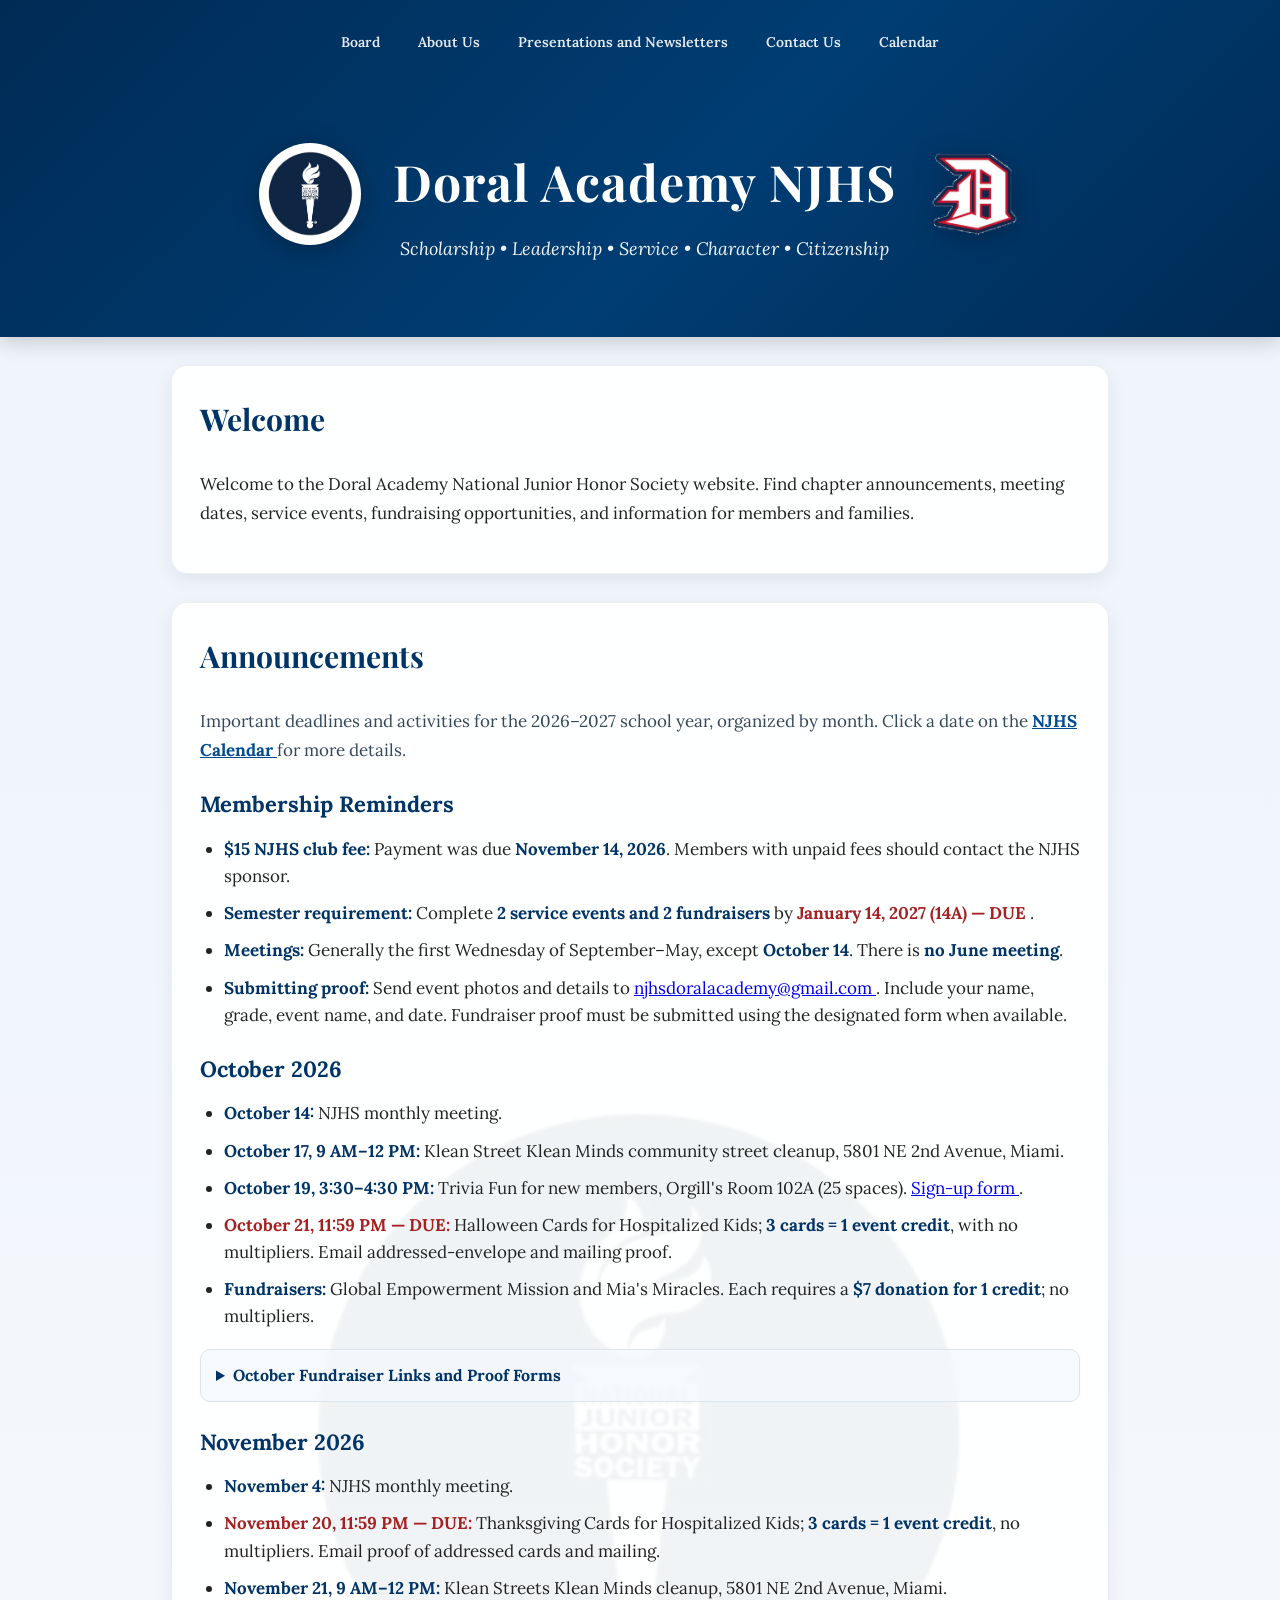
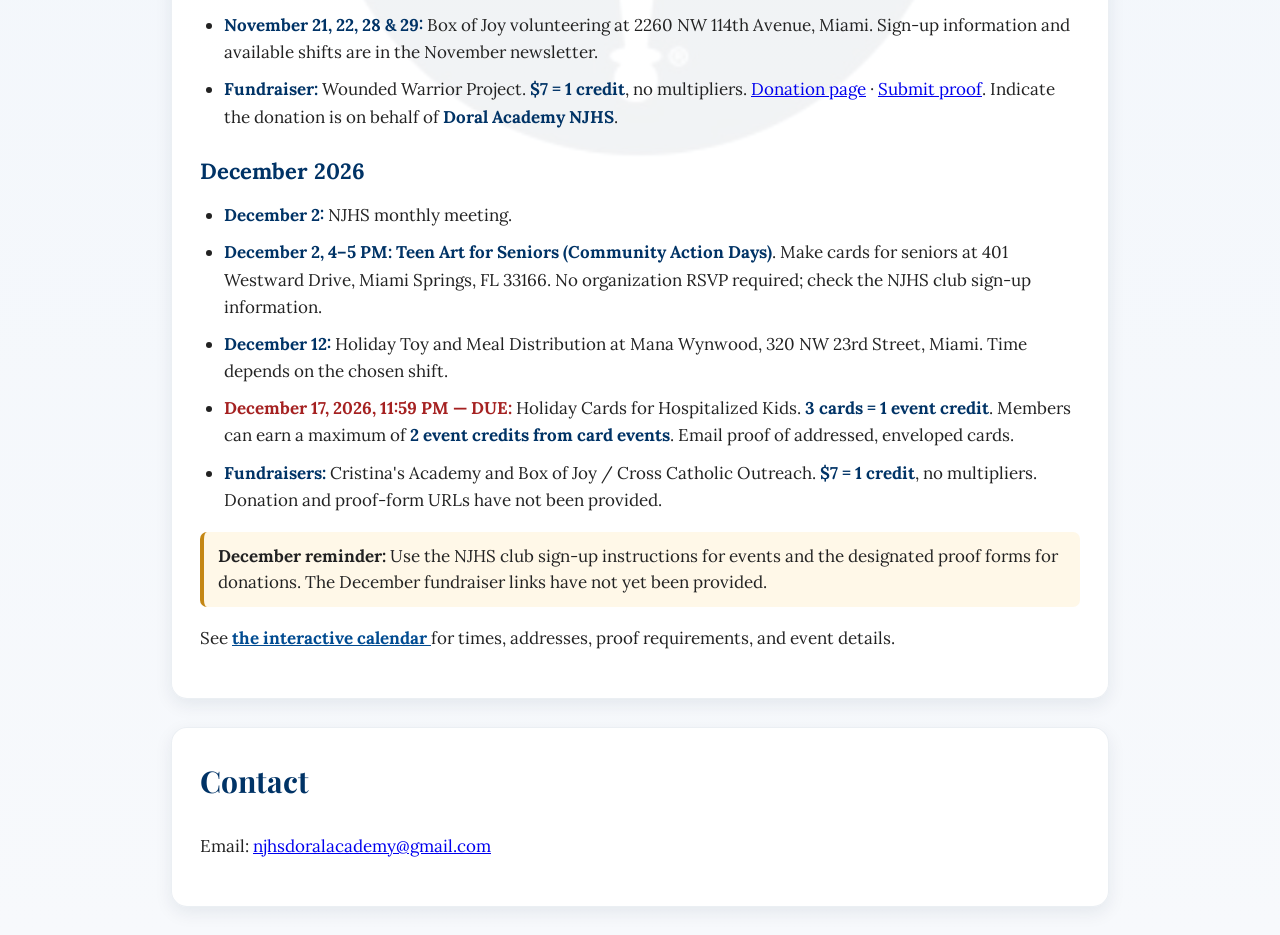
==== commit 11397de0: "Update index.html" ====
--- a/index.html
+++ b/index.html
@@ -9,39 +9,12 @@
   <link rel="icon" type="image/png" href="njhs-logo-clean.png">
 
   <style>
-
-    /* RESPONSIVE PRESENTATIONS NAVIGATION */
-
-    .home-page .top-nav a.nav-presentations {
-      min-width: 0;
-      max-width: min(260px, 25vw);
-      box-sizing: border-box;
-    }
-
-    .home-page .top-nav .nav-presentations .nav-label {
-      display: block;
-      min-width: 0;
-      max-width: 100%;
-      white-space: nowrap;
-      overflow: hidden;
-      text-overflow: ellipsis;
-    }
-
-    /* HOMEPAGE TITLE */
-
-    .home-page .title-text h1 span {
-      display: inline;
-    }
-
-    /* REMOVE REPEATED WATERMARKS */
-
+    /* SINGLE HOMEPAGE WATERMARK */
     .home-page .home-header::before,
     .home-page .watermark-section::before {
       content: none !important;
       display: none !important;
     }
-
-    /* ONE LARGE WATERMARK BEHIND MAIN CONTENT */
 
     .home-page main {
       position: relative;
@@ -53,10 +26,10 @@
       position: absolute;
       inset: 0;
       background: url("njhs-circle-logo.png")
-                  center center / 760px auto no-repeat;
-      opacity: 0.065;
+        center / min(760px, 85vw) auto no-repeat;
+      opacity: 0.055;
+      z-index: 1;
       pointer-events: none;
-      z-index: 1;
     }
 
     .home-page main > section > * {
@@ -64,37 +37,99 @@
       z-index: 2;
     }
 
-    /* DESKTOP NAVIGATION */
+    .home-page .title-text h1 span {
+      display: inline;
+    }
 
     .home-page .home-header .top-nav {
       position: absolute;
     }
 
+    /* RESPONSIVE NAVIGATION */
+    .home-page .top-nav a.nav-presentations {
+      min-width: 0;
+      max-width: min(260px, 25vw);
+      box-sizing: border-box;
+    }
+
+    .home-page .nav-presentations .nav-label {
+      display: block;
+      white-space: nowrap;
+      overflow: hidden;
+      text-overflow: ellipsis;
+    }
+
     /* ANNOUNCEMENTS */
-
-    .home-page .announcement-list {
-      padding-left: 26px;
-      margin: 18px 0 16px;
-    }
-
-    .home-page .announcement-list li {
-      margin-bottom: 13px;
-      padding-left: 4px;
-      line-height: 1.7;
-    }
-
-    .home-page .announcement-list strong {
+    .home-page .announcement-lead {
+      color: #34475b;
+      margin-bottom: 14px;
+    }
+
+    .home-page .announcement-list,
+    .home-page .month-events {
+      padding-left: 24px;
+      margin: 12px 0 18px;
+    }
+
+    .home-page .announcement-list li,
+    .home-page .month-events li {
+      margin-bottom: 10px;
+      line-height: 1.6;
+    }
+
+    .home-page .announcement-list strong,
+    .home-page .month-events strong {
       color: #003366;
     }
 
-    .home-page .announcement-list a,
+    .home-page .month-heading {
+      color: #003366;
+      margin: 22px 0 10px;
+      font-size: 22px;
+    }
+
+    .home-page .deadline-text {
+      font-weight: bold;
+      color: #a52121;
+    }
+
+    .home-page .announcement-details {
+      margin-top: 14px;
+      border: 1px solid #dce5ee;
+      border-radius: 10px;
+      background: rgba(244,248,253,0.8);
+      padding: 12px 15px;
+    }
+
+    .home-page .announcement-details summary {
+      cursor: pointer;
+      font-weight: bold;
+      color: #003366;
+    }
+
+    .home-page .announcement-details li {
+      margin: 8px 0;
+      line-height: 1.5;
+    }
+
+    .home-page .notice {
+      padding: 12px 14px;
+      border-left: 4px solid #c48715;
+      background: #fff8e8;
+      border-radius: 7px;
+      line-height: 1.5;
+    }
+
     .home-page .calendar-link {
       color: #004b91;
-      font-weight: 600;
-    }
-
-    /* MOBILE DESIGN */
-
+      font-weight: 700;
+    }
+
+    .home-page a {
+      overflow-wrap: anywhere;
+    }
+
+    /* MOBILE */
     @media (max-width: 700px) {
 
       .home-page .home-header {
@@ -104,22 +139,18 @@
       }
 
       .home-page main::before {
-        background-size: 360px auto;
-      }
-
-      /* MOBILE NAVIGATION */
+        background-size: 350px auto;
+      }
 
       .home-page .home-header .top-nav {
         position: relative;
         top: auto;
+        left: auto;
         right: auto;
-        left: auto;
         transform: none;
-
         display: grid;
-        grid-template-columns: repeat(6, minmax(0, 1fr));
+        grid-template-columns: repeat(6, minmax(0,1fr));
         gap: 7px;
-
         width: 100%;
         max-width: 450px;
         margin: 0 auto;
@@ -127,19 +158,16 @@
 
       .home-page .home-header .top-nav a {
         grid-column: span 2;
+        min-width: 0;
         padding: 9px 3px;
-        font-size: clamp(11px, 3vw, 13px);
-        line-height: 1.3;
+        font-size: clamp(11px,3vw,13px);
+        text-align: center;
         white-space: nowrap;
-        text-align: center;
-      }
-
-      /* AUTOMATIC ... ON SMALL SCREENS */
+      }
 
       .home-page .home-header .top-nav a.nav-presentations {
         width: 100%;
         max-width: 100%;
-        min-width: 0;
         overflow: hidden;
       }
 
@@ -147,8 +175,6 @@
       .home-page .home-header .top-nav a:nth-child(5) {
         grid-column: span 3;
       }
-
-      /* MOBILE HEADER LOGOS AND TITLE */
 
       .home-page .home-header .hero-title-row {
         display: grid;
@@ -156,12 +182,9 @@
         grid-template-areas:
           "njhs doral"
           "title title";
-
+        justify-items: center;
         align-items: center;
-        justify-items: center;
-        column-gap: 10px;
-        row-gap: 14px;
-
+        gap: 14px 10px;
         width: 100%;
         margin: 28px auto 0;
       }
@@ -187,10 +210,9 @@
       }
 
       .home-page .home-header h1 {
-        font-size: clamp(29px, 8vw, 39px);
+        font-size: clamp(29px,8vw,39px);
         line-height: 1.2;
         margin: 0 0 10px;
-        letter-spacing: 0;
       }
 
       .home-page .title-text h1 span {
@@ -204,8 +226,6 @@
         margin: 0 auto;
       }
 
-      /* MOBILE CONTENT SECTIONS */
-
       .home-page section {
         box-sizing: border-box;
         margin: 16px 12px;
@@ -216,174 +236,291 @@
         font-size: 27px;
       }
 
-      .home-page .announcement-list {
-        padding-left: 22px;
-      }
-
+      .home-page .month-heading {
+        font-size: 20px;
+      }
+
+      .home-page .month-events li,
       .home-page .announcement-list li {
         font-size: 15px;
-        margin-bottom: 12px;
-      }
-
-    }
-
+      }
+    }
   </style>
 </head>
 
 <body class="home-page">
 
-  <!-- HEADER -->
-
   <header class="home-header">
 
     <nav class="top-nav" aria-label="Main navigation">
-
       <a href="board.html">Board</a>
-
       <a href="about.html">About Us</a>
 
       <a href="powerpoints.html"
          class="nav-presentations"
-         title="Presentations and Newsletters"
-         aria-label="Presentations and Newsletters">
-        <span class="nav-label">
-          Presentations and Newsletters
-        </span>
+         aria-label="Presentations and Newsletters"
+         title="Presentations and Newsletters">
+        <span class="nav-label">Presentations and Newsletters</span>
       </a>
 
       <a href="contact.html">Contact Us</a>
-
       <a href="calendar.html">Calendar</a>
-
     </nav>
 
     <div class="hero-title-row">
-
-      <img
-        src="njhs-logo-clean.png"
-        alt="NJHS Logo"
-        class="home-logo njhs-logo"
-      >
+      <img src="njhs-logo-clean.png"
+           alt="NJHS logo"
+           class="home-logo njhs-logo">
 
       <div class="title-text">
-
-        <h1>
-          Doral Academy <span>NJHS</span>
-        </h1>
-
+        <h1>Doral Academy <span>NJHS</span></h1>
         <p>
-          Scholarship • Leadership • Service • Character • Citizenship
+          Scholarship • Leadership • Service •
+          Character • Citizenship
         </p>
-
       </div>
 
-      <img
-        src="doral-logo-clean.png"
-        alt="Doral Academy Logo"
-        class="home-logo doral-logo"
-      >
-
+      <img src="doral-logo-clean.png"
+           alt="Doral Academy logo"
+           class="home-logo doral-logo">
     </div>
-
   </header>
 
-  <!-- MAIN CONTENT -->
-
   <main>
 
-    <!-- WELCOME -->
-
-    <section class="watermark-section">
-
+    <section>
       <h2>Welcome</h2>
-
       <p>
-        Welcome to the Doral Academy National Junior Honor
-        Society website. This site shares chapter announcements,
-        upcoming meetings, service opportunities, leadership
-        updates, and important information for members and families.
+        Welcome to the Doral Academy National Junior Honor Society
+        website. Find chapter announcements, meeting dates,
+        service events, fundraising opportunities, and
+        information for members and families.
       </p>
-
     </section>
 
-    <!-- ANNOUNCEMENTS -->
-
-    <section class="watermark-section">
-
+    <section>
       <h2>Announcements</h2>
 
-      <p>
-        Important reminders for the 2026–2027 school year:
-      </p>
-
-      <ul class="announcement-list">
-
-        <li>
-          <strong>$15 NJHS club fee:</strong>
-          Payment was due
-          <strong>November 14, 2026</strong>,
-          and the deadline has passed.
-          If you have not paid, please contact
-          the NJHS sponsor about next steps.
-        </li>
-
-        <li>
-          <strong>2 service events required:</strong>
-          Every member must complete
-          <strong>two NJHS events</strong>
-          by
-          <strong>January 14, 2027 (14A)</strong>.
-        </li>
-
-        <li>
-          <strong>2 fundraisers required:</strong>
-          Every member must complete
-          <strong>two fundraisers</strong>
-          by
-          <strong>January 14, 2027 (14A)</strong>.
-        </li>
-
-        <li>
-          <strong>Upcoming NJHS meeting:</strong>
-          Our next monthly meeting is
-          <strong>Wednesday, December 2, 2026 (2A)</strong>.
-        </li>
-
-        <li>
-          <strong>Monthly meeting schedule:</strong>
-          NJHS meetings are generally held on the first Wednesday
-          of each month from September through May.
-          The October meeting was held on
-          <strong>October 14</strong>
-          instead, and there is
-          <strong>no June meeting</strong>.
-        </li>
-
-      </ul>
-
-      <p>
-        Check the
+      <p class="announcement-lead">
+        Important deadlines and activities for the 2026–2027
+        school year, organized by month. Click a date on the
         <a class="calendar-link" href="calendar.html">
           NJHS Calendar
         </a>
-        for meeting dates, A/B schedules, and school holidays.
+        for more details.
       </p>
 
+      <h3 class="month-heading">Membership Reminders</h3>
+
+      <ul class="announcement-list">
+        <li>
+          <strong>$15 NJHS club fee:</strong>
+          Payment was due <strong>November 14, 2026</strong>.
+          Members with unpaid fees should contact the NJHS sponsor.
+        </li>
+
+        <li>
+          <strong>Semester requirement:</strong>
+          Complete <strong>2 service events and 2 fundraisers</strong>
+          by <span class="deadline-text">
+            January 14, 2027 (14A) — DUE
+          </span>.
+        </li>
+
+        <li>
+          <strong>Meetings:</strong>
+          Generally the first Wednesday of September–May,
+          except <strong>October 14</strong>.
+          There is <strong>no June meeting</strong>.
+        </li>
+
+        <li>
+          <strong>Submitting proof:</strong>
+          Send event photos and details to
+          <a href="mailto:njhsdoralacademy@gmail.com">
+            njhsdoralacademy@gmail.com
+          </a>.
+          Include your name, grade, event name, and date.
+          Fundraiser proof must be submitted using the
+          designated form when available.
+        </li>
+      </ul>
+
+      <h3 class="month-heading">October 2026</h3>
+
+      <ul class="month-events">
+        <li>
+          <strong>October 14:</strong>
+          NJHS monthly meeting.
+        </li>
+
+        <li>
+          <strong>October 17, 9 AM–12 PM:</strong>
+          Klean Street Klean Minds community street cleanup,
+          5801 NE 2nd Avenue, Miami.
+        </li>
+
+        <li>
+          <strong>October 19, 3:30–4:30 PM:</strong>
+          Trivia Fun for new members, Orgill's Room 102A
+          (25 spaces).
+          <a href="https://forms.gle/LJaqfLmsAAzRFNNAA"
+             target="_blank" rel="noopener noreferrer">
+            Sign-up form
+          </a>.
+        </li>
+
+        <li>
+          <span class="deadline-text">
+            October 21, 11:59 PM — DUE:
+          </span>
+          Halloween Cards for Hospitalized Kids;
+          <strong>3 cards = 1 event credit</strong>,
+          with no multipliers.
+          Email addressed-envelope and mailing proof.
+        </li>
+
+        <li>
+          <strong>Fundraisers:</strong>
+          Global Empowerment Mission and Mia's Miracles.
+          Each requires a <strong>$7 donation for 1 credit</strong>;
+          no multipliers.
+        </li>
+      </ul>
+
+      <details class="announcement-details">
+        <summary>October Fundraiser Links and Proof Forms</summary>
+        <ul>
+          <li>
+            <strong>Global Empowerment Mission:</strong>
+            <a href="https://give.gem.org/campaign/735778/donate"
+               target="_blank" rel="noopener noreferrer">Donate</a>
+            ·
+            <a href="https://forms.gle/nMfaBUAVE4X3Z4fW6"
+               target="_blank" rel="noopener noreferrer">Submit proof</a>
+          </li>
+
+          <li>
+            <strong>Mia's Miracles:</strong>
+            <a href="https://mias-miracles.org/donate/"
+               target="_blank" rel="noopener noreferrer">Donate</a>
+            ·
+            <a href="https://forms.gle/xfF3gVF7sdRYBU6Y8"
+               target="_blank" rel="noopener noreferrer">Submit proof</a>
+          </li>
+        </ul>
+      </details>
+
+      <h3 class="month-heading">November 2026</h3>
+
+      <ul class="month-events">
+        <li><strong>November 4:</strong> NJHS monthly meeting.</li>
+
+        <li>
+          <span class="deadline-text">
+            November 20, 11:59 PM — DUE:
+          </span>
+          Thanksgiving Cards for Hospitalized Kids;
+          <strong>3 cards = 1 event credit</strong>,
+          no multipliers. Email proof of addressed cards and mailing.
+        </li>
+
+        <li>
+          <strong>November 21, 9 AM–12 PM:</strong>
+          Klean Streets Klean Minds cleanup,
+          5801 NE 2nd Avenue, Miami.
+        </li>
+
+        <li>
+          <strong>November 21, 22, 28 &amp; 29:</strong>
+          Box of Joy volunteering at 2260 NW 114th Avenue,
+          Miami. Sign-up information and available shifts
+          are in the November newsletter.
+        </li>
+
+        <li>
+          <strong>Fundraiser:</strong>
+          Wounded Warrior Project.
+          <strong>$7 = 1 credit</strong>, no multipliers.
+          <a href="https://support.woundedwarriorproject.org/Default.aspx?tsid=37977"
+             target="_blank" rel="noopener noreferrer">Donation page</a>
+          ·
+          <a href="https://forms.gle/F6t3YPgR1nLFfQQY8"
+             target="_blank" rel="noopener noreferrer">Submit proof</a>.
+          Indicate the donation is on behalf of
+          <strong>Doral Academy NJHS</strong>.
+        </li>
+      </ul>
+
+      <h3 class="month-heading">December 2026</h3>
+
+      <ul class="month-events">
+        <li>
+          <strong>December 2:</strong>
+          NJHS monthly meeting.
+        </li>
+
+        <li>
+          <strong>December 2, 4–5 PM:</strong>
+          <strong>Teen Art for Seniors (Community Action Days)</strong>.
+          Make cards for seniors at 401 Westward Drive,
+          Miami Springs, FL 33166.
+          No organization RSVP required; check the NJHS
+          club sign-up information.
+        </li>
+
+        <li>
+          <strong>December 12:</strong>
+          Holiday Toy and Meal Distribution at Mana Wynwood,
+          320 NW 23rd Street, Miami.
+          Time depends on the chosen shift.
+        </li>
+
+        <li>
+          <span class="deadline-text">
+            December 17, 2026, 11:59 PM — DUE:
+          </span>
+          Holiday Cards for Hospitalized Kids.
+          <strong>3 cards = 1 event credit</strong>.
+          Members can earn a maximum of
+          <strong>2 event credits from card events</strong>.
+          Email proof of addressed, enveloped cards.
+        </li>
+
+        <li>
+          <strong>Fundraisers:</strong>
+          Cristina's Academy and Box of Joy /
+          Cross Catholic Outreach.
+          <strong>$7 = 1 credit</strong>, no multipliers.
+          Donation and proof-form URLs have not been provided.
+        </li>
+      </ul>
+
+      <p class="notice">
+        <strong>December reminder:</strong>
+        Use the NJHS club sign-up instructions for events
+        and the designated proof forms for donations.
+        The December fundraiser links have not yet been provided.
+      </p>
+
+      <p>
+        See
+        <a class="calendar-link" href="calendar.html">
+          the interactive calendar
+        </a>
+        for times, addresses, proof requirements,
+        and event details.
+      </p>
     </section>
 
-    <!-- CONTACT -->
-
-    <section class="watermark-section">
-
+    <section>
       <h2>Contact</h2>
-
       <p>
         Email:
         <a href="mailto:njhsdoralacademy@gmail.com">
           njhsdoralacademy@gmail.com
         </a>
       </p>
-
     </section>
 
   </main>
